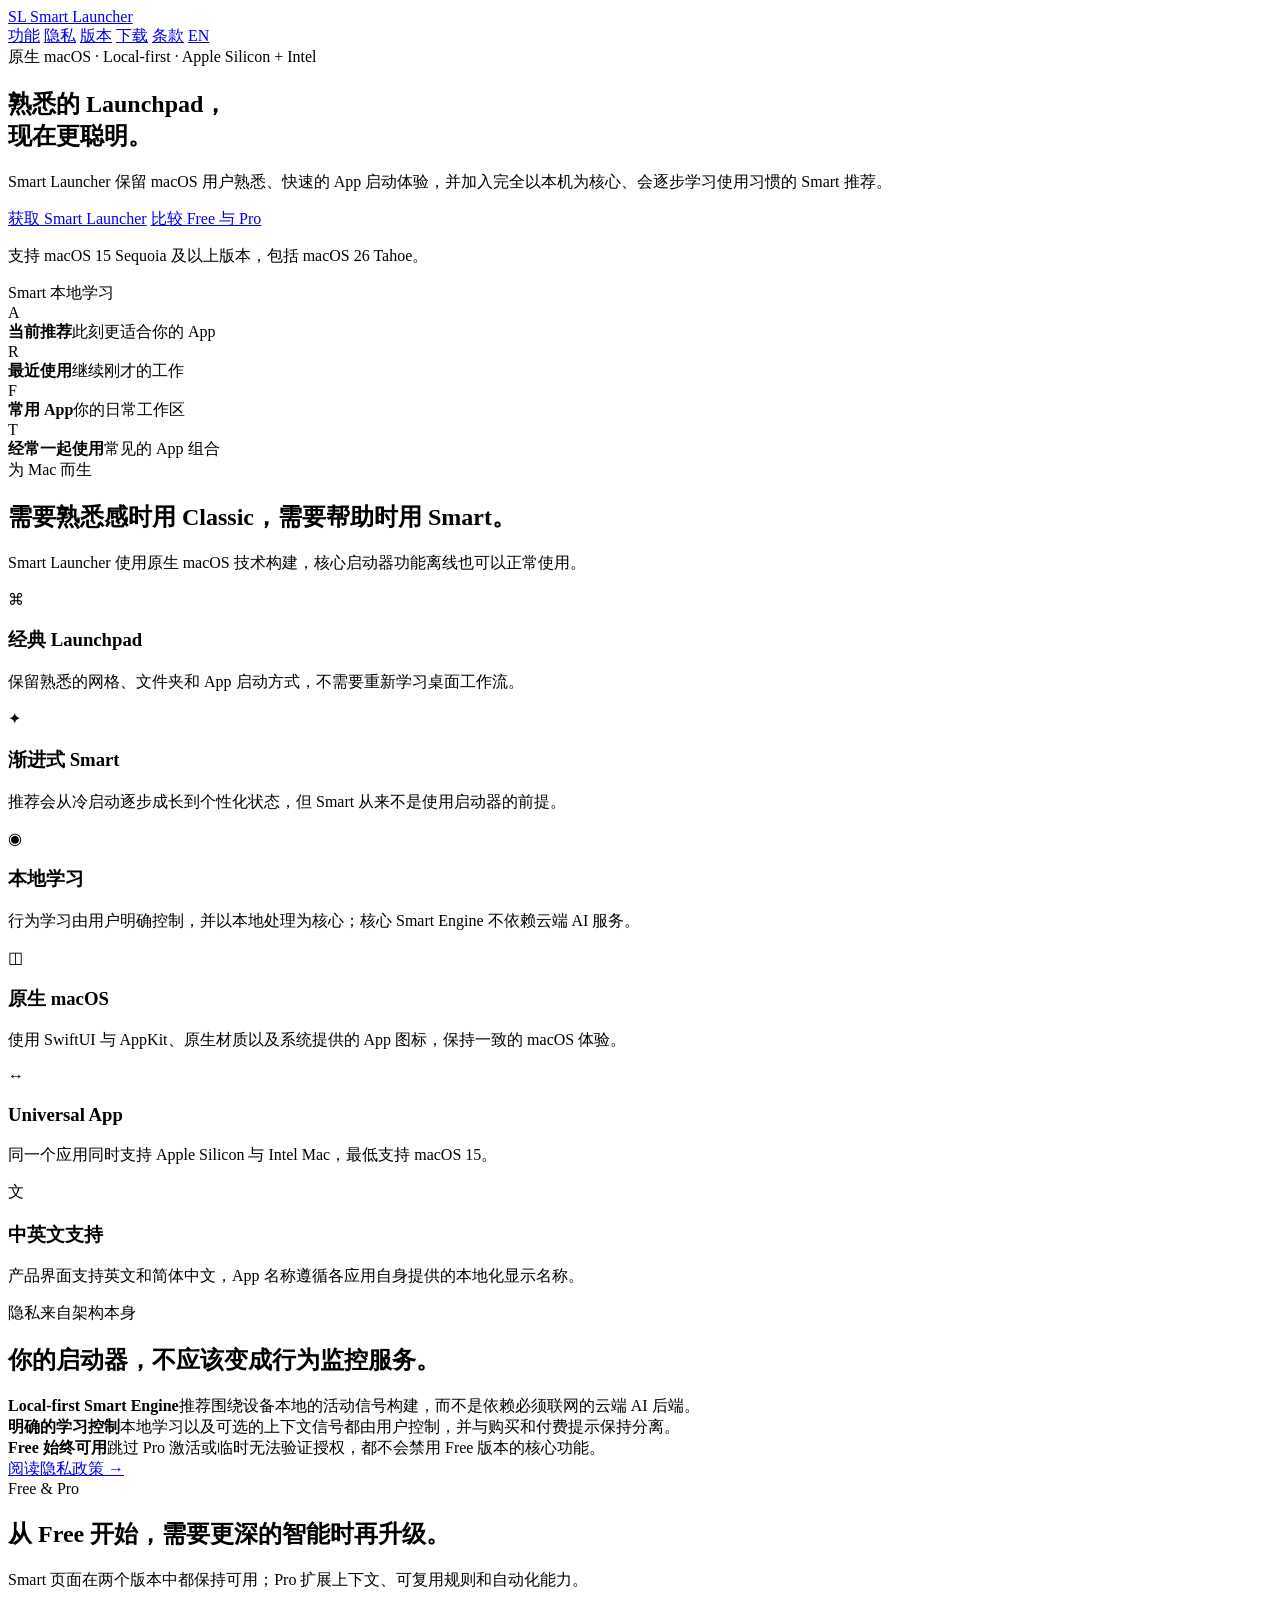
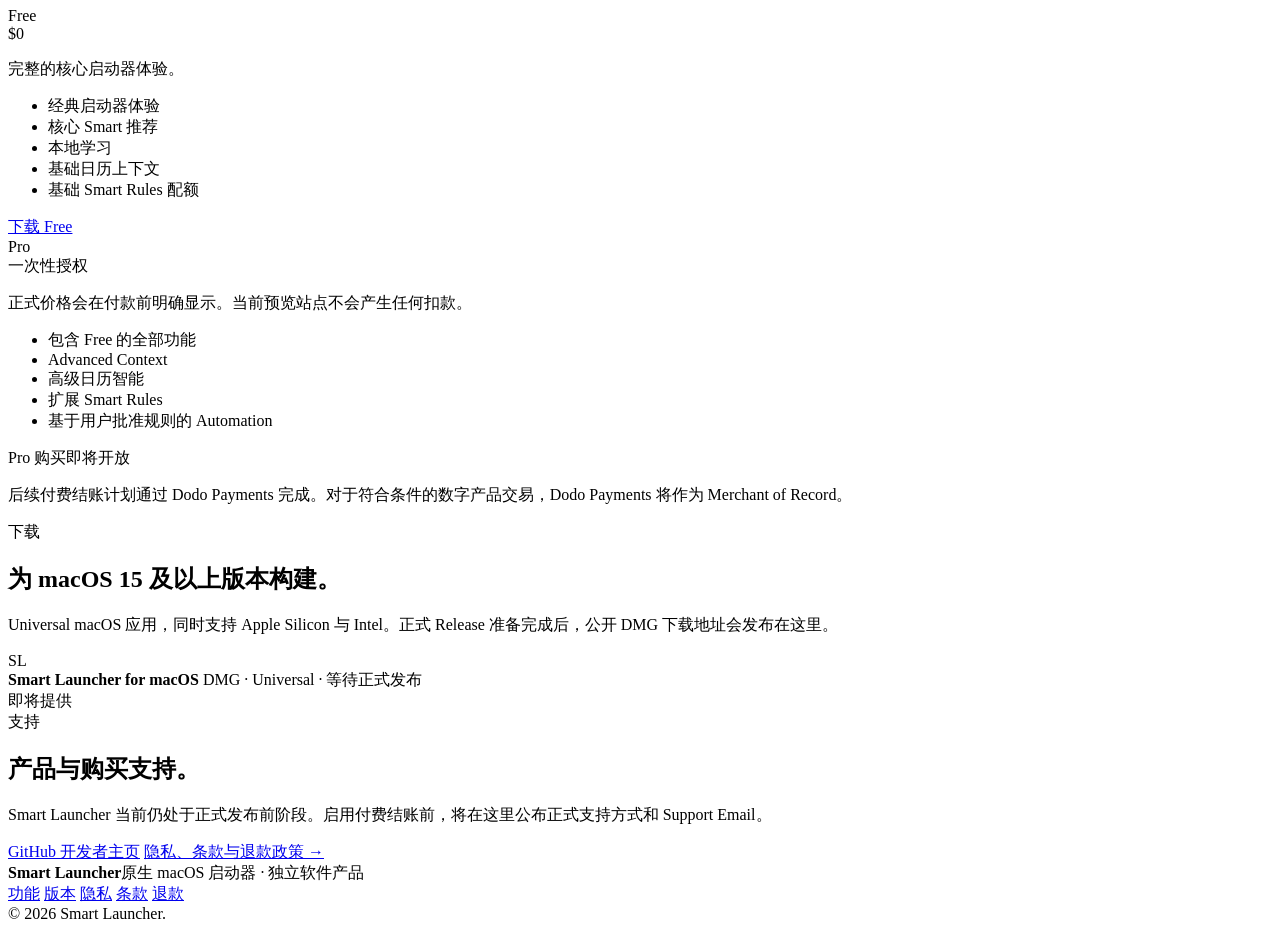
==== index-zh.html @ ad1a930f "feat: add Simplified Chinese landing page" ====
<!doctype html>
<html lang="zh-Hans" data-page="home">
<head>
  <meta charset="utf-8">
  <meta name="viewport" content="width=device-width, initial-scale=1">
  <meta name="description" content="Smart Launcher 是一款原生 macOS 启动器，保留熟悉的 Launchpad 体验，并加入隐私优先、本地运行的 Smart 推荐。">
  <meta name="theme-color" content="#f5f5f7">
  <link rel="alternate" hreflang="en" href="./index.html">
  <link rel="alternate" hreflang="zh-Hans" href="./index-zh.html">
  <title>Smart Launcher — 更聪明的 macOS Launchpad</title>
  <link rel="stylesheet" href="./assets/styles.css">
</head>
<body>
  <header class="site-header">
    <div class="shell nav-wrap">
      <a class="brand" href="#top" aria-label="Smart Launcher 首页">
        <span class="brand-mark" aria-hidden="true">SL</span>
        <span>Smart Launcher</span>
      </a>
      <nav class="nav-links" aria-label="主导航">
        <a href="#features">功能</a>
        <a href="#privacy">隐私</a>
        <a href="#pricing">版本</a>
        <a href="#download">下载</a>
        <a href="./legal-zh.html">条款</a>
        <a class="language-switch" href="./index.html" data-set-lang="en" lang="en">EN</a>
      </nav>
    </div>
  </header>

  <main id="top">
    <section class="hero shell">
      <div class="eyebrow">原生 macOS · Local-first · Apple Silicon + Intel</div>
      <h1>熟悉的 Launchpad，<br><span>现在更聪明。</span></h1>
      <p class="hero-copy">Smart Launcher 保留 macOS 用户熟悉、快速的 App 启动体验，并加入完全以本机为核心、会逐步学习使用习惯的 Smart 推荐。</p>
      <div class="hero-actions">
        <a class="button button-primary" href="#download">获取 Smart Launcher</a>
        <a class="button button-secondary" href="#pricing">比较 Free 与 Pro</a>
      </div>
      <p class="compatibility">支持 macOS 15 Sequoia 及以上版本，包括 macOS 26 Tahoe。</p>

      <div class="launcher-demo" aria-label="Smart Launcher 产品示意">
        <div class="demo-topbar">
          <span class="demo-title">Smart</span>
          <span class="demo-chip">本地学习</span>
        </div>
        <div class="demo-grid">
          <div class="demo-card"><div class="demo-icon">A</div><strong>当前推荐</strong><span>此刻更适合你的 App</span></div>
          <div class="demo-card"><div class="demo-icon">R</div><strong>最近使用</strong><span>继续刚才的工作</span></div>
          <div class="demo-card"><div class="demo-icon">F</div><strong>常用 App</strong><span>你的日常工作区</span></div>
          <div class="demo-card"><div class="demo-icon">T</div><strong>经常一起使用</strong><span>常见的 App 组合</span></div>
        </div>
      </div>
    </section>

    <section id="features" class="section shell">
      <div class="section-heading">
        <div class="eyebrow">为 Mac 而生</div>
        <h2>需要熟悉感时用 Classic，需要帮助时用 Smart。</h2>
        <p>Smart Launcher 使用原生 macOS 技术构建，核心启动器功能离线也可以正常使用。</p>
      </div>
      <div class="feature-grid">
        <article class="feature-card">
          <div class="feature-symbol">⌘</div>
          <h3>经典 Launchpad</h3>
          <p>保留熟悉的网格、文件夹和 App 启动方式，不需要重新学习桌面工作流。</p>
        </article>
        <article class="feature-card">
          <div class="feature-symbol">✦</div>
          <h3>渐进式 Smart</h3>
          <p>推荐会从冷启动逐步成长到个性化状态，但 Smart 从来不是使用启动器的前提。</p>
        </article>
        <article class="feature-card">
          <div class="feature-symbol">◉</div>
          <h3>本地学习</h3>
          <p>行为学习由用户明确控制，并以本地处理为核心；核心 Smart Engine 不依赖云端 AI 服务。</p>
        </article>
        <article class="feature-card">
          <div class="feature-symbol">◫</div>
          <h3>原生 macOS</h3>
          <p>使用 SwiftUI 与 AppKit、原生材质以及系统提供的 App 图标，保持一致的 macOS 体验。</p>
        </article>
        <article class="feature-card">
          <div class="feature-symbol">↔</div>
          <h3>Universal App</h3>
          <p>同一个应用同时支持 Apple Silicon 与 Intel Mac，最低支持 macOS 15。</p>
        </article>
        <article class="feature-card">
          <div class="feature-symbol">文</div>
          <h3>中英文支持</h3>
          <p>产品界面支持英文和简体中文，App 名称遵循各应用自身提供的本地化显示名称。</p>
        </article>
      </div>
    </section>

    <section id="privacy" class="section section-soft">
      <div class="shell privacy-layout">
        <div>
          <div class="eyebrow">隐私来自架构本身</div>
          <h2>你的启动器，不应该变成行为监控服务。</h2>
        </div>
        <div class="privacy-points">
          <div><strong>Local-first Smart Engine</strong><span>推荐围绕设备本地的活动信号构建，而不是依赖必须联网的云端 AI 后端。</span></div>
          <div><strong>明确的学习控制</strong><span>本地学习以及可选的上下文信号都由用户控制，并与购买和付费提示保持分离。</span></div>
          <div><strong>Free 始终可用</strong><span>跳过 Pro 激活或临时无法验证授权，都不会禁用 Free 版本的核心功能。</span></div>
          <a class="text-link" href="./legal-zh.html#privacy-policy">阅读隐私政策 →</a>
        </div>
      </div>
    </section>

    <section id="pricing" class="section shell">
      <div class="section-heading centered">
        <div class="eyebrow">Free &amp; Pro</div>
        <h2>从 Free 开始，需要更深的智能时再升级。</h2>
        <p>Smart 页面在两个版本中都保持可用；Pro 扩展上下文、可复用规则和自动化能力。</p>
      </div>
      <div class="pricing-grid">
        <article class="price-card">
          <div class="price-kicker">Free</div>
          <div class="price">$0</div>
          <p class="price-copy">完整的核心启动器体验。</p>
          <ul>
            <li>经典启动器体验</li>
            <li>核心 Smart 推荐</li>
            <li>本地学习</li>
            <li>基础日历上下文</li>
            <li>基础 Smart Rules 配额</li>
          </ul>
          <a class="button button-secondary full" href="#download">下载 Free</a>
        </article>
        <article class="price-card price-card-pro">
          <div class="price-kicker">Pro</div>
          <div class="price price-text">一次性授权</div>
          <p class="price-copy">正式价格会在付款前明确显示。当前预览站点不会产生任何扣款。</p>
          <ul>
            <li>包含 Free 的全部功能</li>
            <li>Advanced Context</li>
            <li>高级日历智能</li>
            <li>扩展 Smart Rules</li>
            <li>基于用户批准规则的 Automation</li>
          </ul>
          <span class="button button-disabled full" aria-disabled="true">Pro 购买即将开放</span>
        </article>
      </div>
      <p class="pricing-note">后续付费结账计划通过 Dodo Payments 完成。对于符合条件的数字产品交易，Dodo Payments 将作为 Merchant of Record。</p>
    </section>

    <section id="download" class="section section-dark">
      <div class="shell download-layout">
        <div>
          <div class="eyebrow light">下载</div>
          <h2>为 macOS 15 及以上版本构建。</h2>
          <p>Universal macOS 应用，同时支持 Apple Silicon 与 Intel。正式 Release 准备完成后，公开 DMG 下载地址会发布在这里。</p>
        </div>
        <div class="download-card">
          <div class="download-icon">SL</div>
          <div>
            <strong>Smart Launcher for macOS</strong>
            <span>DMG · Universal · 等待正式发布</span>
          </div>
          <span class="button button-disabled-dark" aria-disabled="true">即将提供</span>
        </div>
      </div>
    </section>

    <section id="support" class="section shell support-section">
      <div>
        <div class="eyebrow">支持</div>
        <h2>产品与购买支持。</h2>
        <p>Smart Launcher 当前仍处于正式发布前阶段。启用付费结账前，将在这里公布正式支持方式和 Support Email。</p>
      </div>
      <div class="support-links">
        <a class="button button-secondary" href="https://github.com/qianer-lab" rel="noreferrer">GitHub 开发者主页</a>
        <a class="text-link" href="./legal-zh.html">隐私、条款与退款政策 →</a>
      </div>
    </section>
  </main>

  <footer class="site-footer">
    <div class="shell footer-wrap">
      <div><strong>Smart Launcher</strong><span>原生 macOS 启动器 · 独立软件产品</span></div>
      <nav aria-label="页脚导航">
        <a href="#features">功能</a>
        <a href="#pricing">版本</a>
        <a href="./legal-zh.html#privacy-policy">隐私</a>
        <a href="./legal-zh.html#terms">条款</a>
        <a href="./legal-zh.html#refund-policy">退款</a>
      </nav>
      <div class="copyright">© <span id="year">2026</span> Smart Launcher.</div>
    </div>
  </footer>

  <script src="./assets/site.js"></script>
</body>
</html>
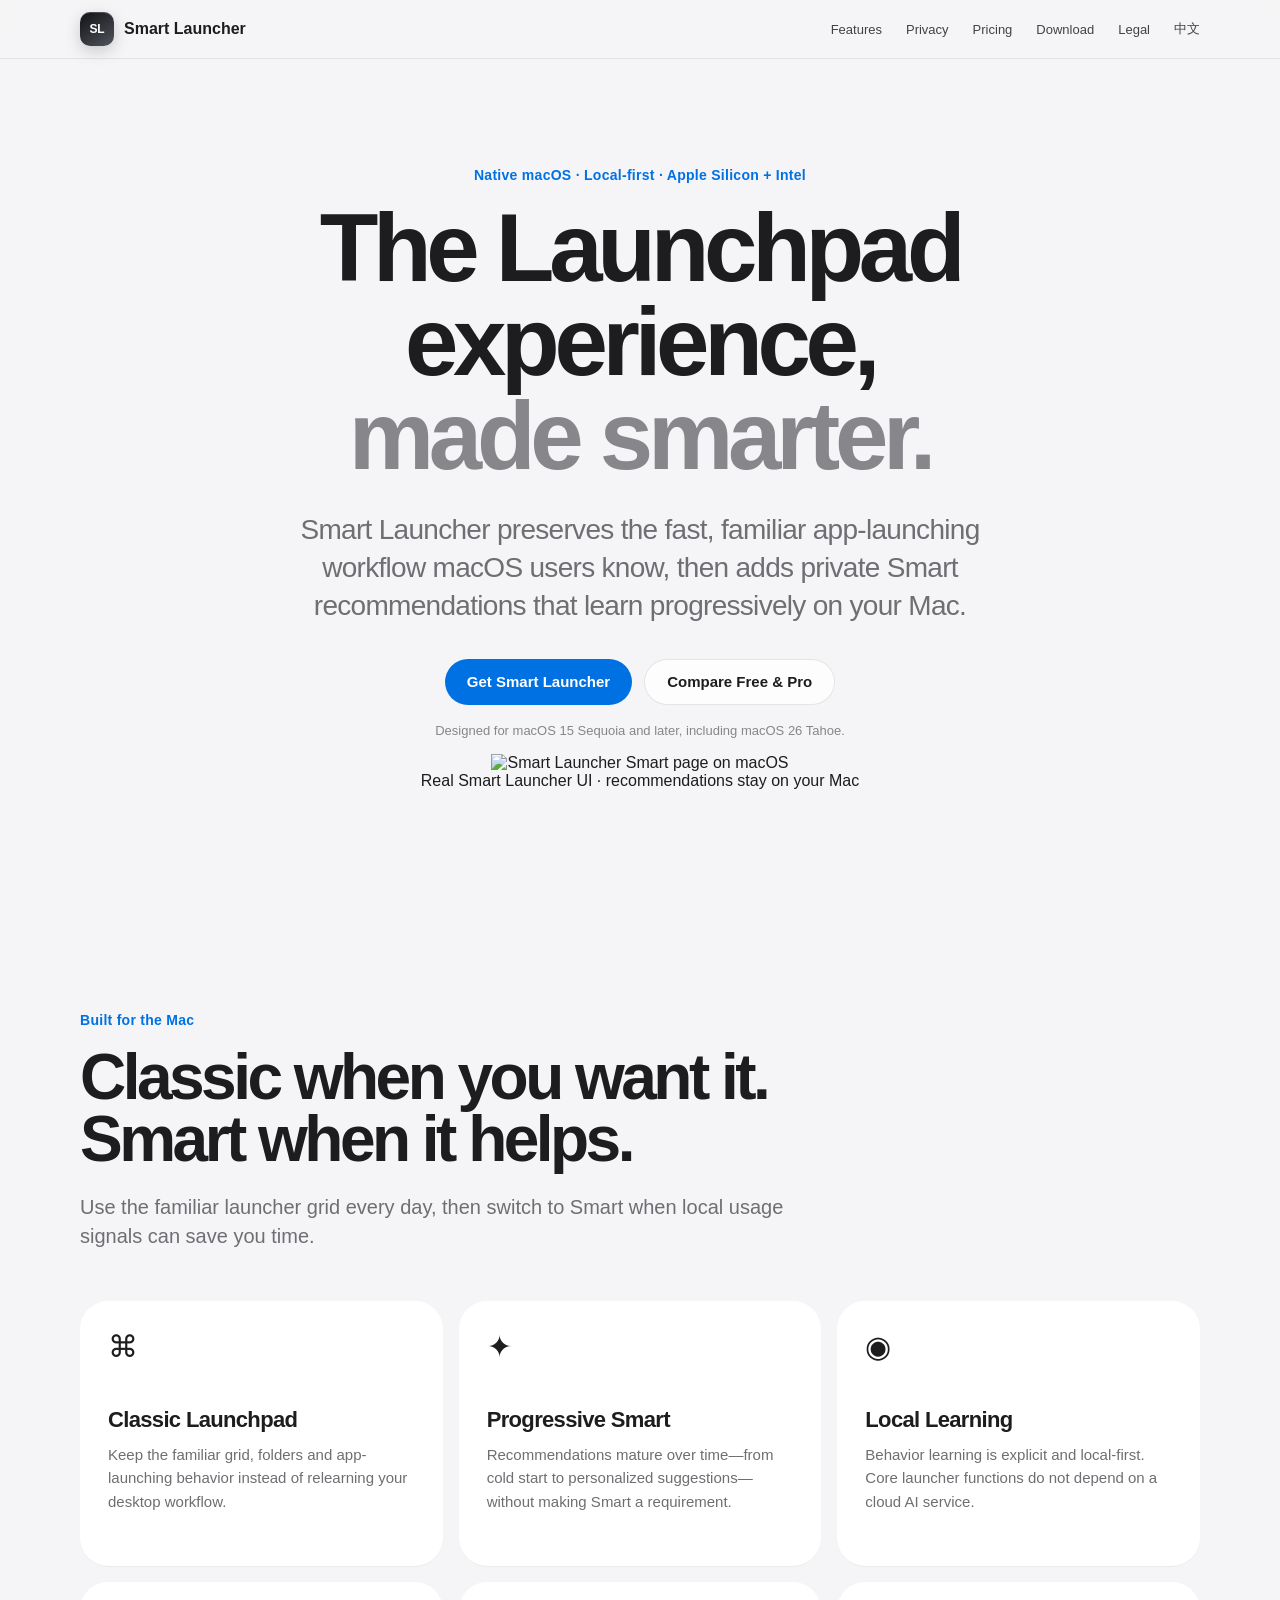
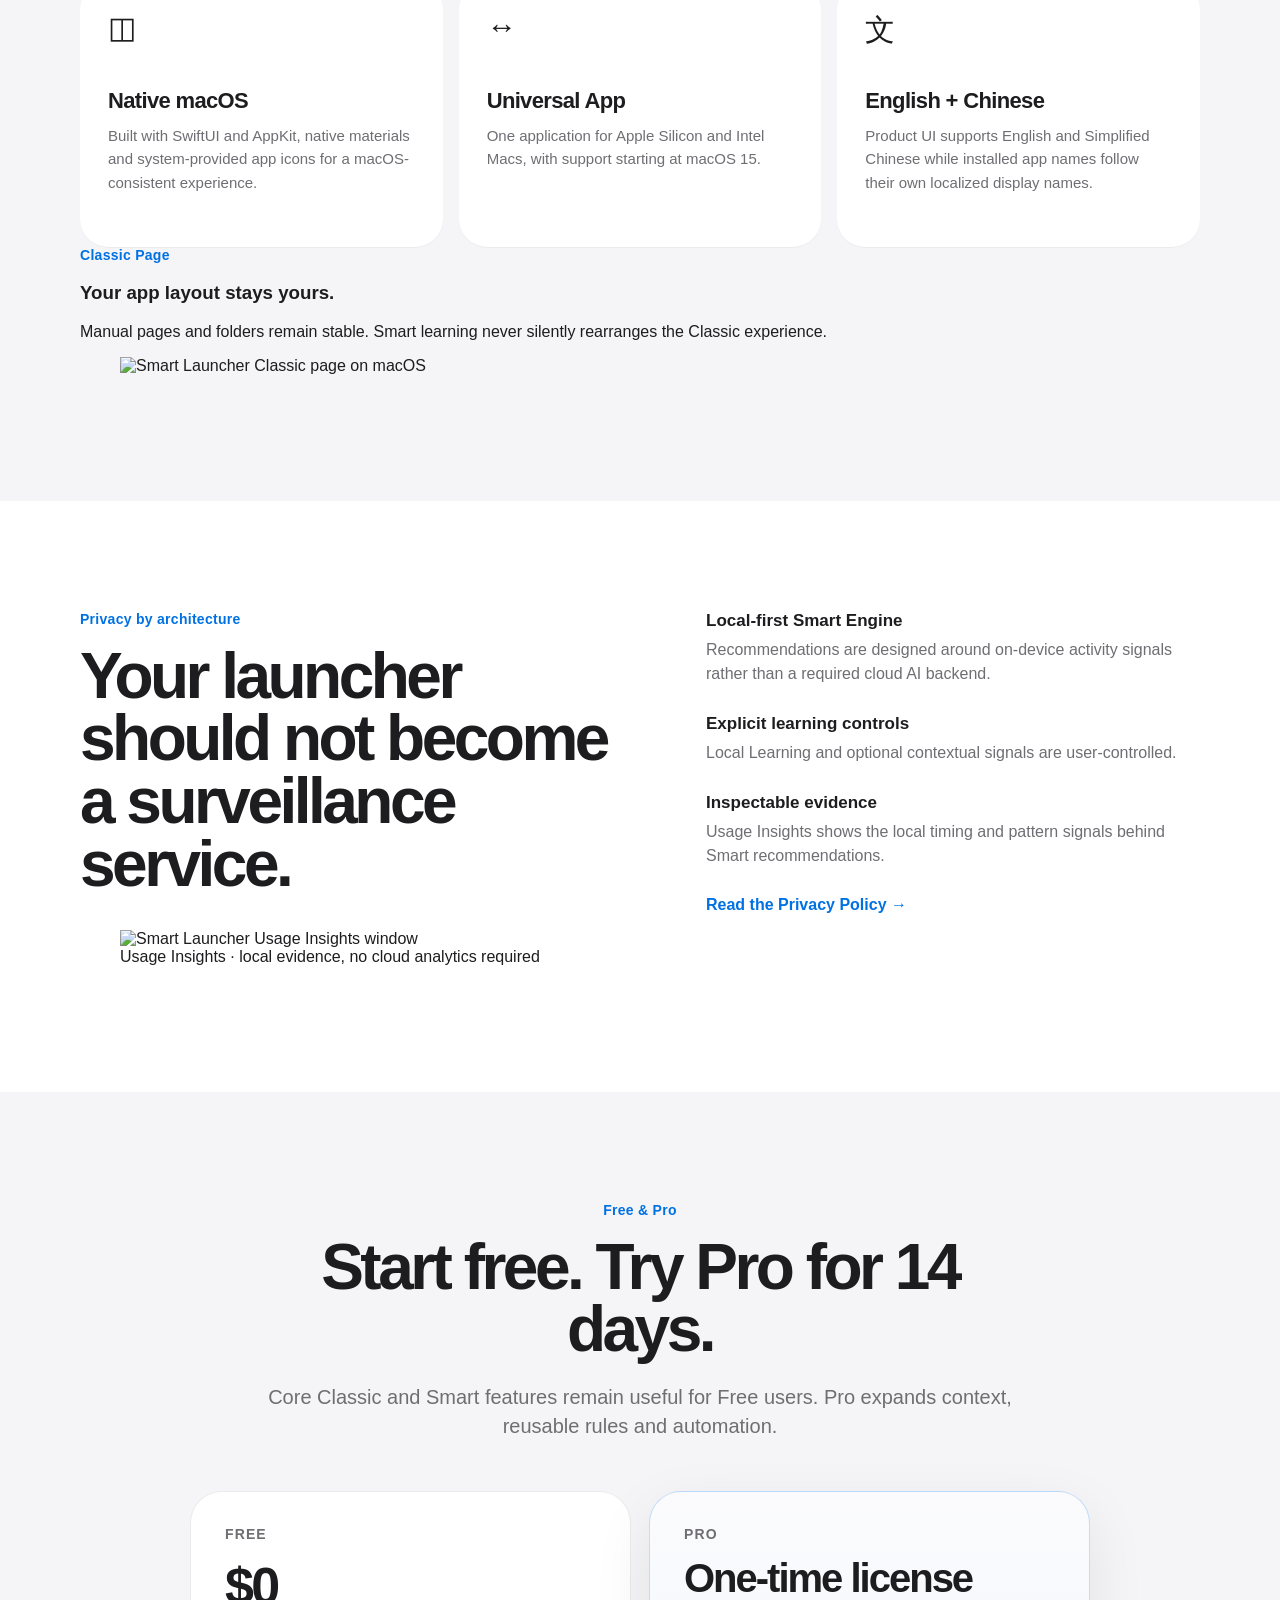
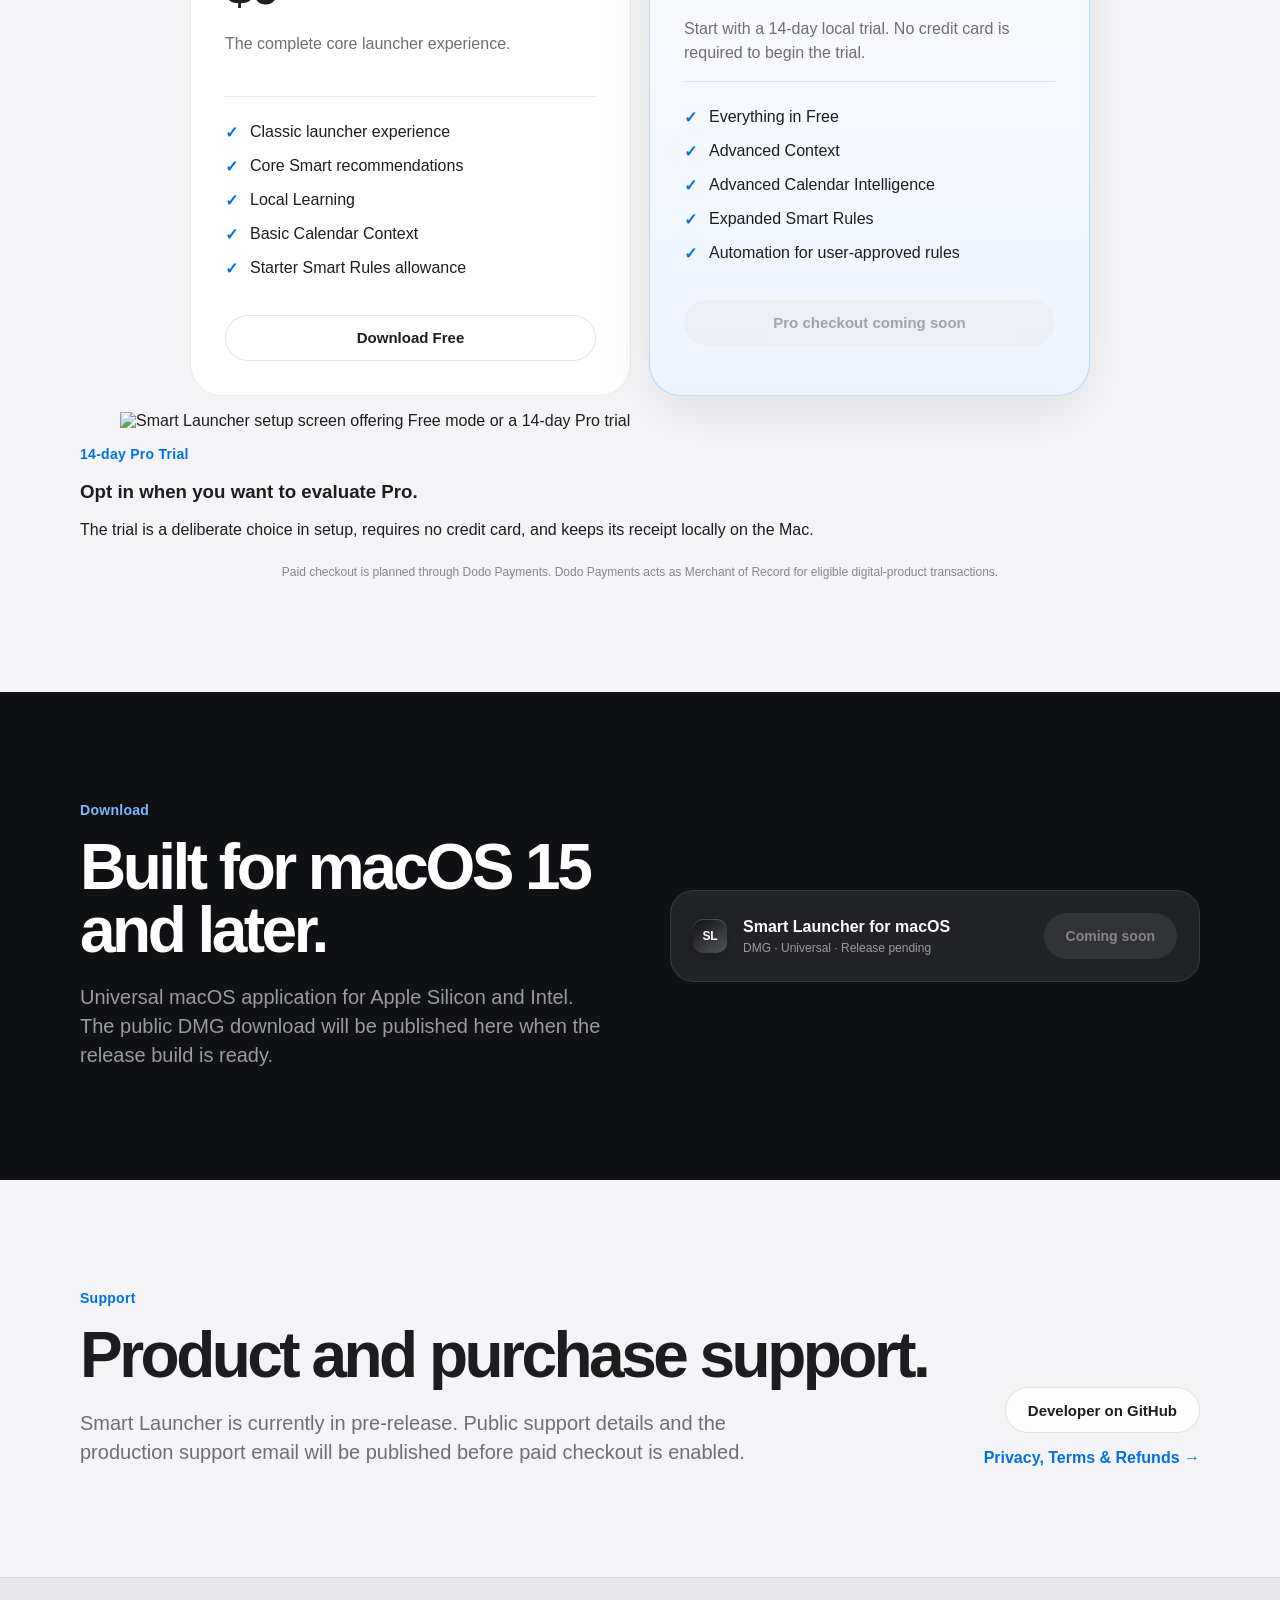
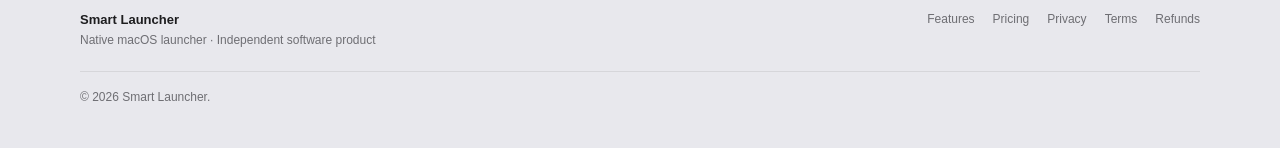
==== commit 83152c36: "web: add Chinese real-product showcase" ====
--- a/index-zh.html
+++ b/index-zh.html
@@ -5,191 +5,52 @@
   <meta name="viewport" content="width=device-width, initial-scale=1">
   <meta name="description" content="Smart Launcher 是一款原生 macOS 启动器，保留熟悉的 Launchpad 体验，并加入隐私优先、本地运行的 Smart 推荐。">
   <meta name="theme-color" content="#f5f5f7">
-  <link rel="alternate" hreflang="en" href="./index.html">
-  <link rel="alternate" hreflang="zh-Hans" href="./index-zh.html">
+  <link rel="alternate" hreflang="en" href="./index.html"><link rel="alternate" hreflang="zh-Hans" href="./index-zh.html">
   <title>Smart Launcher — 更聪明的 macOS Launchpad</title>
-  <link rel="stylesheet" href="./assets/styles.css">
+  <link rel="stylesheet" href="./assets/styles.css"><link rel="stylesheet" href="./assets/product-shots.css">
 </head>
 <body>
-  <header class="site-header">
-    <div class="shell nav-wrap">
-      <a class="brand" href="#top" aria-label="Smart Launcher 首页">
-        <span class="brand-mark" aria-hidden="true">SL</span>
-        <span>Smart Launcher</span>
-      </a>
-      <nav class="nav-links" aria-label="主导航">
-        <a href="#features">功能</a>
-        <a href="#privacy">隐私</a>
-        <a href="#pricing">版本</a>
-        <a href="#download">下载</a>
-        <a href="./legal-zh.html">条款</a>
-        <a class="language-switch" href="./index.html" data-set-lang="en" lang="en">EN</a>
-      </nav>
-    </div>
-  </header>
+  <header class="site-header"><div class="shell nav-wrap"><a class="brand" href="#top" aria-label="Smart Launcher 首页"><span class="brand-mark" aria-hidden="true">SL</span><span>Smart Launcher</span></a><nav class="nav-links" aria-label="主导航"><a href="#features">功能</a><a href="#privacy">隐私</a><a href="#pricing">版本</a><a href="#download">下载</a><a href="./legal-zh.html">条款</a><a class="language-switch" href="./index.html" data-set-lang="en" lang="en">EN</a></nav></div></header>
 
   <main id="top">
     <section class="hero shell">
       <div class="eyebrow">原生 macOS · Local-first · Apple Silicon + Intel</div>
       <h1>熟悉的 Launchpad，<br><span>现在更聪明。</span></h1>
       <p class="hero-copy">Smart Launcher 保留 macOS 用户熟悉、快速的 App 启动体验，并加入完全以本机为核心、会逐步学习使用习惯的 Smart 推荐。</p>
-      <div class="hero-actions">
-        <a class="button button-primary" href="#download">获取 Smart Launcher</a>
-        <a class="button button-secondary" href="#pricing">比较 Free 与 Pro</a>
-      </div>
+      <div class="hero-actions"><a class="button button-primary" href="#download">获取 Smart Launcher</a><a class="button button-secondary" href="#pricing">比较 Free 与 Pro</a></div>
       <p class="compatibility">支持 macOS 15 Sequoia 及以上版本，包括 macOS 26 Tahoe。</p>
-
-      <div class="launcher-demo" aria-label="Smart Launcher 产品示意">
-        <div class="demo-topbar">
-          <span class="demo-title">Smart</span>
-          <span class="demo-chip">本地学习</span>
-        </div>
-        <div class="demo-grid">
-          <div class="demo-card"><div class="demo-icon">A</div><strong>当前推荐</strong><span>此刻更适合你的 App</span></div>
-          <div class="demo-card"><div class="demo-icon">R</div><strong>最近使用</strong><span>继续刚才的工作</span></div>
-          <div class="demo-card"><div class="demo-icon">F</div><strong>常用 App</strong><span>你的日常工作区</span></div>
-          <div class="demo-card"><div class="demo-icon">T</div><strong>经常一起使用</strong><span>常见的 App 组合</span></div>
-        </div>
-      </div>
+      <figure class="product-shot product-shot-hero"><img src="./assets/screenshots/smart-zh.jpg" alt="Smart Launcher Smart 页面" width="1000" height="650" fetchpriority="high"><figcaption>真实 Smart Launcher 界面 · 推荐数据留在本机</figcaption></figure>
     </section>
 
     <section id="features" class="section shell">
-      <div class="section-heading">
-        <div class="eyebrow">为 Mac 而生</div>
-        <h2>需要熟悉感时用 Classic，需要帮助时用 Smart。</h2>
-        <p>Smart Launcher 使用原生 macOS 技术构建，核心启动器功能离线也可以正常使用。</p>
+      <div class="section-heading"><div class="eyebrow">为 Mac 而生</div><h2>需要熟悉感时用 Classic，需要帮助时用 Smart。</h2><p>日常继续使用熟悉的启动器网格；当本地使用信号能够节省操作时，再切换到 Smart。</p></div>
+      <div class="feature-grid">
+        <article class="feature-card"><div class="feature-symbol">⌘</div><h3>经典 Launchpad</h3><p>保留熟悉的网格、文件夹和 App 启动方式，不需要重新学习桌面工作流。</p></article>
+        <article class="feature-card"><div class="feature-symbol">✦</div><h3>渐进式 Smart</h3><p>推荐会从冷启动逐步成长到个性化状态，但 Smart 从来不是使用启动器的前提。</p></article>
+        <article class="feature-card"><div class="feature-symbol">◉</div><h3>本地学习</h3><p>行为学习由用户明确控制，并以本地处理为核心；核心 Smart Engine 不依赖云端 AI 服务。</p></article>
+        <article class="feature-card"><div class="feature-symbol">◫</div><h3>原生 macOS</h3><p>使用 SwiftUI 与 AppKit、原生材质以及系统提供的 App 图标，保持一致的 macOS 体验。</p></article>
+        <article class="feature-card"><div class="feature-symbol">↔</div><h3>Universal App</h3><p>同一个应用同时支持 Apple Silicon 与 Intel Mac，最低支持 macOS 15。</p></article>
+        <article class="feature-card"><div class="feature-symbol">文</div><h3>中英文支持</h3><p>产品界面支持英文和简体中文，已安装 App 名称遵循各应用自身提供的本地化显示名称。</p></article>
       </div>
-      <div class="feature-grid">
-        <article class="feature-card">
-          <div class="feature-symbol">⌘</div>
-          <h3>经典 Launchpad</h3>
-          <p>保留熟悉的网格、文件夹和 App 启动方式，不需要重新学习桌面工作流。</p>
-        </article>
-        <article class="feature-card">
-          <div class="feature-symbol">✦</div>
-          <h3>渐进式 Smart</h3>
-          <p>推荐会从冷启动逐步成长到个性化状态，但 Smart 从来不是使用启动器的前提。</p>
-        </article>
-        <article class="feature-card">
-          <div class="feature-symbol">◉</div>
-          <h3>本地学习</h3>
-          <p>行为学习由用户明确控制，并以本地处理为核心；核心 Smart Engine 不依赖云端 AI 服务。</p>
-        </article>
-        <article class="feature-card">
-          <div class="feature-symbol">◫</div>
-          <h3>原生 macOS</h3>
-          <p>使用 SwiftUI 与 AppKit、原生材质以及系统提供的 App 图标，保持一致的 macOS 体验。</p>
-        </article>
-        <article class="feature-card">
-          <div class="feature-symbol">↔</div>
-          <h3>Universal App</h3>
-          <p>同一个应用同时支持 Apple Silicon 与 Intel Mac，最低支持 macOS 15。</p>
-        </article>
-        <article class="feature-card">
-          <div class="feature-symbol">文</div>
-          <h3>中英文支持</h3>
-          <p>产品界面支持英文和简体中文，App 名称遵循各应用自身提供的本地化显示名称。</p>
-        </article>
-      </div>
+      <div class="product-story product-story-classic"><div class="product-story-copy"><div class="eyebrow">Classic 页面</div><h3>你的 App 布局始终由你决定。</h3><p>手动页面和文件夹保持稳定，Smart 学习不会偷偷重排 Classic 页面。</p></div><figure class="product-shot"><img src="./assets/screenshots/classic-zh.jpg" alt="Smart Launcher Classic 页面" width="1000" height="650" loading="lazy"></figure></div>
     </section>
 
     <section id="privacy" class="section section-soft">
-      <div class="shell privacy-layout">
-        <div>
-          <div class="eyebrow">隐私来自架构本身</div>
-          <h2>你的启动器，不应该变成行为监控服务。</h2>
-        </div>
-        <div class="privacy-points">
-          <div><strong>Local-first Smart Engine</strong><span>推荐围绕设备本地的活动信号构建，而不是依赖必须联网的云端 AI 后端。</span></div>
-          <div><strong>明确的学习控制</strong><span>本地学习以及可选的上下文信号都由用户控制，并与购买和付费提示保持分离。</span></div>
-          <div><strong>Free 始终可用</strong><span>跳过 Pro 激活或临时无法验证授权，都不会禁用 Free 版本的核心功能。</span></div>
-          <a class="text-link" href="./legal-zh.html#privacy-policy">阅读隐私政策 →</a>
-        </div>
-      </div>
+      <div class="shell privacy-layout"><div><div class="eyebrow">隐私来自架构本身</div><h2>你的启动器，不应该变成行为监控服务。</h2></div><div class="privacy-points"><div><strong>Local-first Smart Engine</strong><span>推荐围绕设备本地的活动信号构建，而不是依赖必须联网的云端 AI 后端。</span></div><div><strong>明确的学习控制</strong><span>本地学习以及可选的上下文信号都由用户控制。</span></div><div><strong>可查看的推荐依据</strong><span>Usage Insights 可以查看 Smart 推荐使用的本地时长与模式信号。</span></div><a class="text-link" href="./legal-zh.html#privacy-policy">阅读隐私政策 →</a></div></div>
+      <div class="shell evidence-shot-wrap"><figure class="product-shot product-shot-window"><img src="./assets/screenshots/usage-insights.jpg" alt="Smart Launcher 使用洞察窗口" width="800" height="559" loading="lazy"><figcaption>Usage Insights · 本地依据，不需要云端分析</figcaption></figure></div>
     </section>
 
     <section id="pricing" class="section shell">
-      <div class="section-heading centered">
-        <div class="eyebrow">Free &amp; Pro</div>
-        <h2>从 Free 开始，需要更深的智能时再升级。</h2>
-        <p>Smart 页面在两个版本中都保持可用；Pro 扩展上下文、可复用规则和自动化能力。</p>
-      </div>
-      <div class="pricing-grid">
-        <article class="price-card">
-          <div class="price-kicker">Free</div>
-          <div class="price">$0</div>
-          <p class="price-copy">完整的核心启动器体验。</p>
-          <ul>
-            <li>经典启动器体验</li>
-            <li>核心 Smart 推荐</li>
-            <li>本地学习</li>
-            <li>基础日历上下文</li>
-            <li>基础 Smart Rules 配额</li>
-          </ul>
-          <a class="button button-secondary full" href="#download">下载 Free</a>
-        </article>
-        <article class="price-card price-card-pro">
-          <div class="price-kicker">Pro</div>
-          <div class="price price-text">一次性授权</div>
-          <p class="price-copy">正式价格会在付款前明确显示。当前预览站点不会产生任何扣款。</p>
-          <ul>
-            <li>包含 Free 的全部功能</li>
-            <li>Advanced Context</li>
-            <li>高级日历智能</li>
-            <li>扩展 Smart Rules</li>
-            <li>基于用户批准规则的 Automation</li>
-          </ul>
-          <span class="button button-disabled full" aria-disabled="true">Pro 购买即将开放</span>
-        </article>
-      </div>
+      <div class="section-heading centered"><div class="eyebrow">Free &amp; Pro</div><h2>从 Free 开始，Pro 可以免费试用 14 天。</h2><p>Classic 和核心 Smart 在 Free 中保持可用；Pro 扩展上下文、可复用规则和自动化能力。</p></div>
+      <div class="pricing-grid"><article class="price-card"><div class="price-kicker">Free</div><div class="price">$0</div><p class="price-copy">完整的核心启动器体验。</p><ul><li>经典启动器体验</li><li>核心 Smart 推荐</li><li>本地学习</li><li>基础日历上下文</li><li>基础 Smart Rules 配额</li></ul><a class="button button-secondary full" href="#download">下载 Free</a></article><article class="price-card price-card-pro"><div class="price-kicker">Pro</div><div class="price price-text">一次性授权</div><p class="price-copy">可先开始 14 天本地试用；开始试用无需信用卡。</p><ul><li>包含 Free 的全部功能</li><li>Advanced Context</li><li>高级日历智能</li><li>扩展 Smart Rules</li><li>基于用户批准规则的 Automation</li></ul><span class="button button-disabled full" aria-disabled="true">Pro 购买即将开放</span></article></div>
+      <div class="trial-story"><figure class="product-shot product-shot-window"><img src="./assets/screenshots/setup-pro.jpg" alt="Smart Launcher 首次设置中的 Free 与 14 天 Pro 试用选择" width="800" height="639" loading="lazy"></figure><div class="trial-copy"><div class="eyebrow">14 天 Pro Trial</div><h3>需要体验 Pro 时再主动开启。</h3><p>试用在首次设置中明确选择，无需信用卡；试用凭据保存在本机。</p></div></div>
       <p class="pricing-note">后续付费结账计划通过 Dodo Payments 完成。对于符合条件的数字产品交易，Dodo Payments 将作为 Merchant of Record。</p>
     </section>
 
-    <section id="download" class="section section-dark">
-      <div class="shell download-layout">
-        <div>
-          <div class="eyebrow light">下载</div>
-          <h2>为 macOS 15 及以上版本构建。</h2>
-          <p>Universal macOS 应用，同时支持 Apple Silicon 与 Intel。正式 Release 准备完成后，公开 DMG 下载地址会发布在这里。</p>
-        </div>
-        <div class="download-card">
-          <div class="download-icon">SL</div>
-          <div>
-            <strong>Smart Launcher for macOS</strong>
-            <span>DMG · Universal · 等待正式发布</span>
-          </div>
-          <span class="button button-disabled-dark" aria-disabled="true">即将提供</span>
-        </div>
-      </div>
-    </section>
-
-    <section id="support" class="section shell support-section">
-      <div>
-        <div class="eyebrow">支持</div>
-        <h2>产品与购买支持。</h2>
-        <p>Smart Launcher 当前仍处于正式发布前阶段。启用付费结账前，将在这里公布正式支持方式和 Support Email。</p>
-      </div>
-      <div class="support-links">
-        <a class="button button-secondary" href="https://github.com/qianer-lab" rel="noreferrer">GitHub 开发者主页</a>
-        <a class="text-link" href="./legal-zh.html">隐私、条款与退款政策 →</a>
-      </div>
-    </section>
+    <section id="download" class="section section-dark"><div class="shell download-layout"><div><div class="eyebrow light">下载</div><h2>为 macOS 15 及以上版本构建。</h2><p>Universal macOS 应用，同时支持 Apple Silicon 与 Intel。正式 Release 准备完成后，公开 DMG 下载地址会发布在这里。</p></div><div class="download-card"><div class="download-icon">SL</div><div><strong>Smart Launcher for macOS</strong><span>DMG · Universal · 等待正式发布</span></div><span class="button button-disabled-dark" aria-disabled="true">即将提供</span></div></div></section>
+    <section id="support" class="section shell support-section"><div><div class="eyebrow">支持</div><h2>产品与购买支持。</h2><p>Smart Launcher 当前仍处于正式发布前阶段。启用付费结账前，将在这里公布正式支持方式和 Support Email。</p></div><div class="support-links"><a class="button button-secondary" href="https://github.com/qianer-lab" rel="noreferrer">GitHub 开发者主页</a><a class="text-link" href="./legal-zh.html">隐私、条款与退款政策 →</a></div></section>
   </main>
-
-  <footer class="site-footer">
-    <div class="shell footer-wrap">
-      <div><strong>Smart Launcher</strong><span>原生 macOS 启动器 · 独立软件产品</span></div>
-      <nav aria-label="页脚导航">
-        <a href="#features">功能</a>
-        <a href="#pricing">版本</a>
-        <a href="./legal-zh.html#privacy-policy">隐私</a>
-        <a href="./legal-zh.html#terms">条款</a>
-        <a href="./legal-zh.html#refund-policy">退款</a>
-      </nav>
-      <div class="copyright">© <span id="year">2026</span> Smart Launcher.</div>
-    </div>
-  </footer>
-
+  <footer class="site-footer"><div class="shell footer-wrap"><div><strong>Smart Launcher</strong><span>原生 macOS 启动器 · 独立软件产品</span></div><nav aria-label="页脚导航"><a href="#features">功能</a><a href="#pricing">版本</a><a href="./legal-zh.html#privacy-policy">隐私</a><a href="./legal-zh.html#terms">条款</a><a href="./legal-zh.html#refund-policy">退款</a></nav><div class="copyright">© <span id="year">2026</span> Smart Launcher.</div></div></footer>
   <script src="./assets/site.js"></script>
 </body>
 </html>
--- a/assets/styles.css
+++ b/assets/styles.css
@@ -0,0 +1,163 @@
+:root {
+  color-scheme: light;
+  --bg: #f5f5f7;
+  --surface: rgba(255,255,255,.78);
+  --surface-solid: #fff;
+  --text: #1d1d1f;
+  --muted: #6e6e73;
+  --line: rgba(0,0,0,.08);
+  --accent: #0071e3;
+  --accent-hover: #0077ed;
+  --radius: 28px;
+  --shadow: 0 20px 60px rgba(0,0,0,.08);
+}
+
+* { box-sizing: border-box; }
+html { scroll-behavior: smooth; }
+body {
+  margin: 0;
+  font-family: -apple-system, BlinkMacSystemFont, "SF Pro Text", "Helvetica Neue", Arial, sans-serif;
+  color: var(--text);
+  background: var(--bg);
+  -webkit-font-smoothing: antialiased;
+}
+a { color: inherit; text-decoration: none; }
+.shell { width: min(1120px, calc(100% - 40px)); margin: 0 auto; }
+.site-header {
+  position: sticky; top: 0; z-index: 20;
+  background: rgba(245,245,247,.78);
+  backdrop-filter: saturate(180%) blur(20px);
+  -webkit-backdrop-filter: saturate(180%) blur(20px);
+  border-bottom: 1px solid var(--line);
+}
+.nav-wrap { min-height: 58px; display: flex; align-items: center; justify-content: space-between; gap: 24px; }
+.brand { display: inline-flex; align-items: center; gap: 10px; font-weight: 650; }
+.brand-mark, .download-icon {
+  width: 34px; height: 34px; border-radius: 10px; display: grid; place-items: center;
+  color: white; font-size: 12px; font-weight: 800; letter-spacing: -.02em;
+  background: linear-gradient(145deg,#101114,#51545d);
+  box-shadow: inset 0 1px 0 rgba(255,255,255,.2), 0 5px 16px rgba(0,0,0,.18);
+}
+.nav-links { display: flex; align-items: center; gap: 24px; font-size: 13px; color: #424245; }
+.nav-links a:hover, .site-footer a:hover { color: var(--accent); }
+.hero { text-align: center; padding: 108px 0 96px; }
+.eyebrow { font-size: 14px; font-weight: 700; letter-spacing: .02em; color: var(--accent); margin-bottom: 18px; }
+.hero h1, .section-heading h2, .privacy-layout h2, .download-layout h2, .support-section h2 {
+  margin: 0; letter-spacing: -.055em; line-height: .98;
+}
+.hero h1 { font-size: clamp(54px, 8vw, 96px); font-weight: 760; }
+.hero h1 span { color: #86868b; }
+.hero-copy { width: min(760px,100%); margin: 28px auto 0; color: var(--muted); font-size: clamp(20px,2.4vw,28px); line-height: 1.35; letter-spacing: -.025em; }
+.hero-actions { display: flex; justify-content: center; gap: 12px; flex-wrap: wrap; margin-top: 34px; }
+.button { display: inline-flex; align-items: center; justify-content: center; min-height: 46px; padding: 0 22px; border-radius: 999px; font-size: 15px; font-weight: 600; transition: .18s ease; }
+.button-primary { color: white; background: var(--accent); }
+.button-primary:hover { background: var(--accent-hover); transform: translateY(-1px); }
+.button-secondary { background: rgba(255,255,255,.82); border: 1px solid rgba(0,0,0,.1); }
+.button-secondary:hover { background: white; transform: translateY(-1px); }
+.button-disabled, .button-disabled-dark { cursor: default; opacity: .6; }
+.button-disabled { background: #ececf0; color: #6e6e73; }
+.button-disabled-dark { background: rgba(255,255,255,.12); color: rgba(255,255,255,.72); }
+.full { width: 100%; }
+.compatibility { margin: 18px 0 0; color: #86868b; font-size: 13px; }
+.launcher-demo {
+  width: min(980px,100%); margin: 72px auto 0; padding: 28px; border-radius: 34px;
+  text-align: left; color: white;
+  background:
+    radial-gradient(circle at 18% 0%, rgba(118,165,255,.58), transparent 38%),
+    radial-gradient(circle at 90% 18%, rgba(255,137,171,.36), transparent 35%),
+    linear-gradient(145deg,#272a31,#15171d 65%);
+  box-shadow: 0 36px 90px rgba(0,0,0,.2), inset 0 1px 0 rgba(255,255,255,.12);
+}
+.demo-topbar { display: flex; justify-content: space-between; align-items: center; padding: 2px 4px 22px; }
+.demo-title { font-size: 17px; font-weight: 700; }
+.demo-chip { border: 1px solid rgba(255,255,255,.18); background: rgba(255,255,255,.09); border-radius: 999px; padding: 7px 11px; font-size: 12px; color: rgba(255,255,255,.82); }
+.demo-grid { display: grid; grid-template-columns: repeat(4,1fr); gap: 14px; }
+.demo-card { min-height: 180px; padding: 20px; border-radius: 22px; background: rgba(255,255,255,.11); border: 1px solid rgba(255,255,255,.1); backdrop-filter: blur(22px); display: flex; flex-direction: column; align-items: flex-start; }
+.demo-card strong { margin-top: auto; font-size: 15px; }
+.demo-card span { font-size: 12px; margin-top: 6px; color: rgba(255,255,255,.62); }
+.demo-icon { width: 48px; height: 48px; border-radius: 14px; display: grid; place-items: center; background: rgba(255,255,255,.18); font-weight: 800; }
+.section { padding: 110px 0; }
+.section-soft { background: #fff; }
+.section-heading { max-width: 760px; margin-bottom: 50px; }
+.section-heading.centered { text-align: center; margin-left: auto; margin-right: auto; }
+.section-heading h2, .privacy-layout h2, .download-layout h2, .support-section h2 { font-size: clamp(40px,5vw,64px); }
+.section-heading p, .support-section p, .download-layout p { margin: 22px 0 0; color: var(--muted); font-size: 20px; line-height: 1.45; }
+.feature-grid { display: grid; grid-template-columns: repeat(3,1fr); gap: 16px; }
+.feature-card { min-height: 265px; padding: 28px; border-radius: var(--radius); background: var(--surface-solid); box-shadow: 0 1px 0 rgba(0,0,0,.04); }
+.feature-symbol { font-size: 30px; height: 54px; }
+.feature-card h3 { margin: 24px 0 10px; font-size: 22px; letter-spacing: -.03em; }
+.feature-card p { margin: 0; color: var(--muted); line-height: 1.55; font-size: 15px; }
+.privacy-layout { display: grid; grid-template-columns: 1.05fr .95fr; gap: 80px; align-items: start; }
+.privacy-points { display: grid; gap: 28px; }
+.privacy-points div { display: grid; gap: 7px; }
+.privacy-points strong { font-size: 17px; }
+.privacy-points span { color: var(--muted); line-height: 1.5; }
+.text-link { color: var(--accent); font-weight: 600; }
+.pricing-grid { display: grid; grid-template-columns: repeat(2,1fr); gap: 18px; max-width: 900px; margin: 0 auto; }
+.price-card { padding: 34px; border-radius: 32px; background: #fff; border: 1px solid var(--line); }
+.price-card-pro { background: linear-gradient(180deg,#fbfbfd,#eef4ff); border-color: rgba(0,113,227,.22); box-shadow: var(--shadow); }
+.price-kicker { font-size: 14px; font-weight: 750; color: var(--muted); text-transform: uppercase; letter-spacing: .08em; }
+.price { font-size: 52px; font-weight: 760; letter-spacing: -.05em; margin-top: 14px; }
+.price-text { font-size: 40px; }
+.price-copy { min-height: 48px; color: var(--muted); line-height: 1.5; }
+.price-card ul { list-style: none; padding: 18px 0 6px; margin: 0 0 24px; border-top: 1px solid var(--line); }
+.price-card li { padding: 8px 0 8px 25px; position: relative; }
+.price-card li::before { content: "✓"; position: absolute; left: 0; color: var(--accent); font-weight: 800; }
+.pricing-note { max-width: 780px; margin: 24px auto 0; text-align: center; color: #86868b; font-size: 12px; line-height: 1.55; }
+.section-dark { background: #101114; color: white; }
+.download-layout { display: grid; grid-template-columns: 1fr 1fr; gap: 60px; align-items: center; }
+.eyebrow.light { color: #7eb8ff; }
+.download-layout p { color: rgba(255,255,255,.58); }
+.download-card { padding: 22px; border-radius: 24px; display: grid; grid-template-columns: auto 1fr auto; gap: 16px; align-items: center; background: rgba(255,255,255,.08); border: 1px solid rgba(255,255,255,.1); }
+.download-card div:nth-child(2) { display: grid; gap: 5px; }
+.download-card span { color: rgba(255,255,255,.55); font-size: 12px; }
+.download-card .button-disabled-dark { color: rgba(255,255,255,.72); font-size: 14px; }
+.support-section { display: grid; grid-template-columns: 1fr auto; gap: 50px; align-items: end; }
+.support-section p { max-width: 680px; }
+.support-links { display: grid; justify-items: end; gap: 16px; }
+.site-footer { background: #e8e8ed; border-top: 1px solid rgba(0,0,0,.05); }
+.footer-wrap { padding: 34px 0 44px; display: grid; grid-template-columns: 1fr auto; gap: 24px 40px; align-items: start; font-size: 12px; color: #6e6e73; }
+.footer-wrap > div:first-child { display: grid; gap: 6px; }
+.footer-wrap strong { color: #1d1d1f; font-size: 13px; }
+.footer-wrap nav { display: flex; gap: 18px; flex-wrap: wrap; justify-content: flex-end; }
+.copyright { grid-column: 1 / -1; padding-top: 18px; border-top: 1px solid rgba(0,0,0,.08); }
+
+/* Legal */
+.legal-hero { padding: 84px 0 38px; }
+.legal-hero h1 { margin: 0; font-size: clamp(48px,7vw,76px); letter-spacing: -.055em; }
+.legal-hero p { max-width: 720px; color: var(--muted); font-size: 18px; line-height: 1.55; }
+.legal-nav { display: flex; gap: 10px; flex-wrap: wrap; margin-top: 26px; }
+.legal-nav a { padding: 10px 14px; border-radius: 999px; background: white; border: 1px solid var(--line); font-size: 13px; }
+.legal-document { padding: 50px 0 110px; }
+.legal-section { max-width: 820px; margin: 0 auto 70px; padding: 42px; background: white; border-radius: 28px; }
+.legal-section h2 { margin-top: 0; font-size: 34px; letter-spacing: -.035em; }
+.legal-section h3 { margin-top: 34px; font-size: 18px; }
+.legal-section p, .legal-section li { color: #515154; line-height: 1.7; }
+.legal-section ul { padding-left: 22px; }
+.policy-meta { color: #86868b; font-size: 13px; }
+.notice { padding: 16px 18px; border-radius: 16px; background: #f5f5f7; color: #515154; font-size: 13px; line-height: 1.55; }
+
+@media (max-width: 860px) {
+  .nav-links a:nth-child(-n+2) { display: none; }
+  .demo-grid, .feature-grid { grid-template-columns: repeat(2,1fr); }
+  .privacy-layout, .download-layout { grid-template-columns: 1fr; gap: 42px; }
+  .support-section { grid-template-columns: 1fr; align-items: start; }
+  .support-links { justify-items: start; }
+}
+@media (max-width: 620px) {
+  .shell { width: min(100% - 28px,1120px); }
+  .nav-links { gap: 14px; }
+  .nav-links a:nth-child(3) { display: none; }
+  .hero { padding: 78px 0 70px; }
+  .hero-copy { font-size: 20px; }
+  .launcher-demo { margin-top: 48px; padding: 18px; border-radius: 26px; }
+  .demo-grid, .feature-grid, .pricing-grid { grid-template-columns: 1fr; }
+  .demo-card { min-height: 140px; }
+  .section { padding: 78px 0; }
+  .price-text { font-size: 34px; }
+  .download-card { grid-template-columns: auto 1fr; }
+  .download-card .button-disabled-dark { grid-column: 1 / -1; }
+  .footer-wrap { grid-template-columns: 1fr; }
+  .footer-wrap nav { justify-content: flex-start; }
+  .legal-section { padding: 28px 22px; border-radius: 22px; }
+}
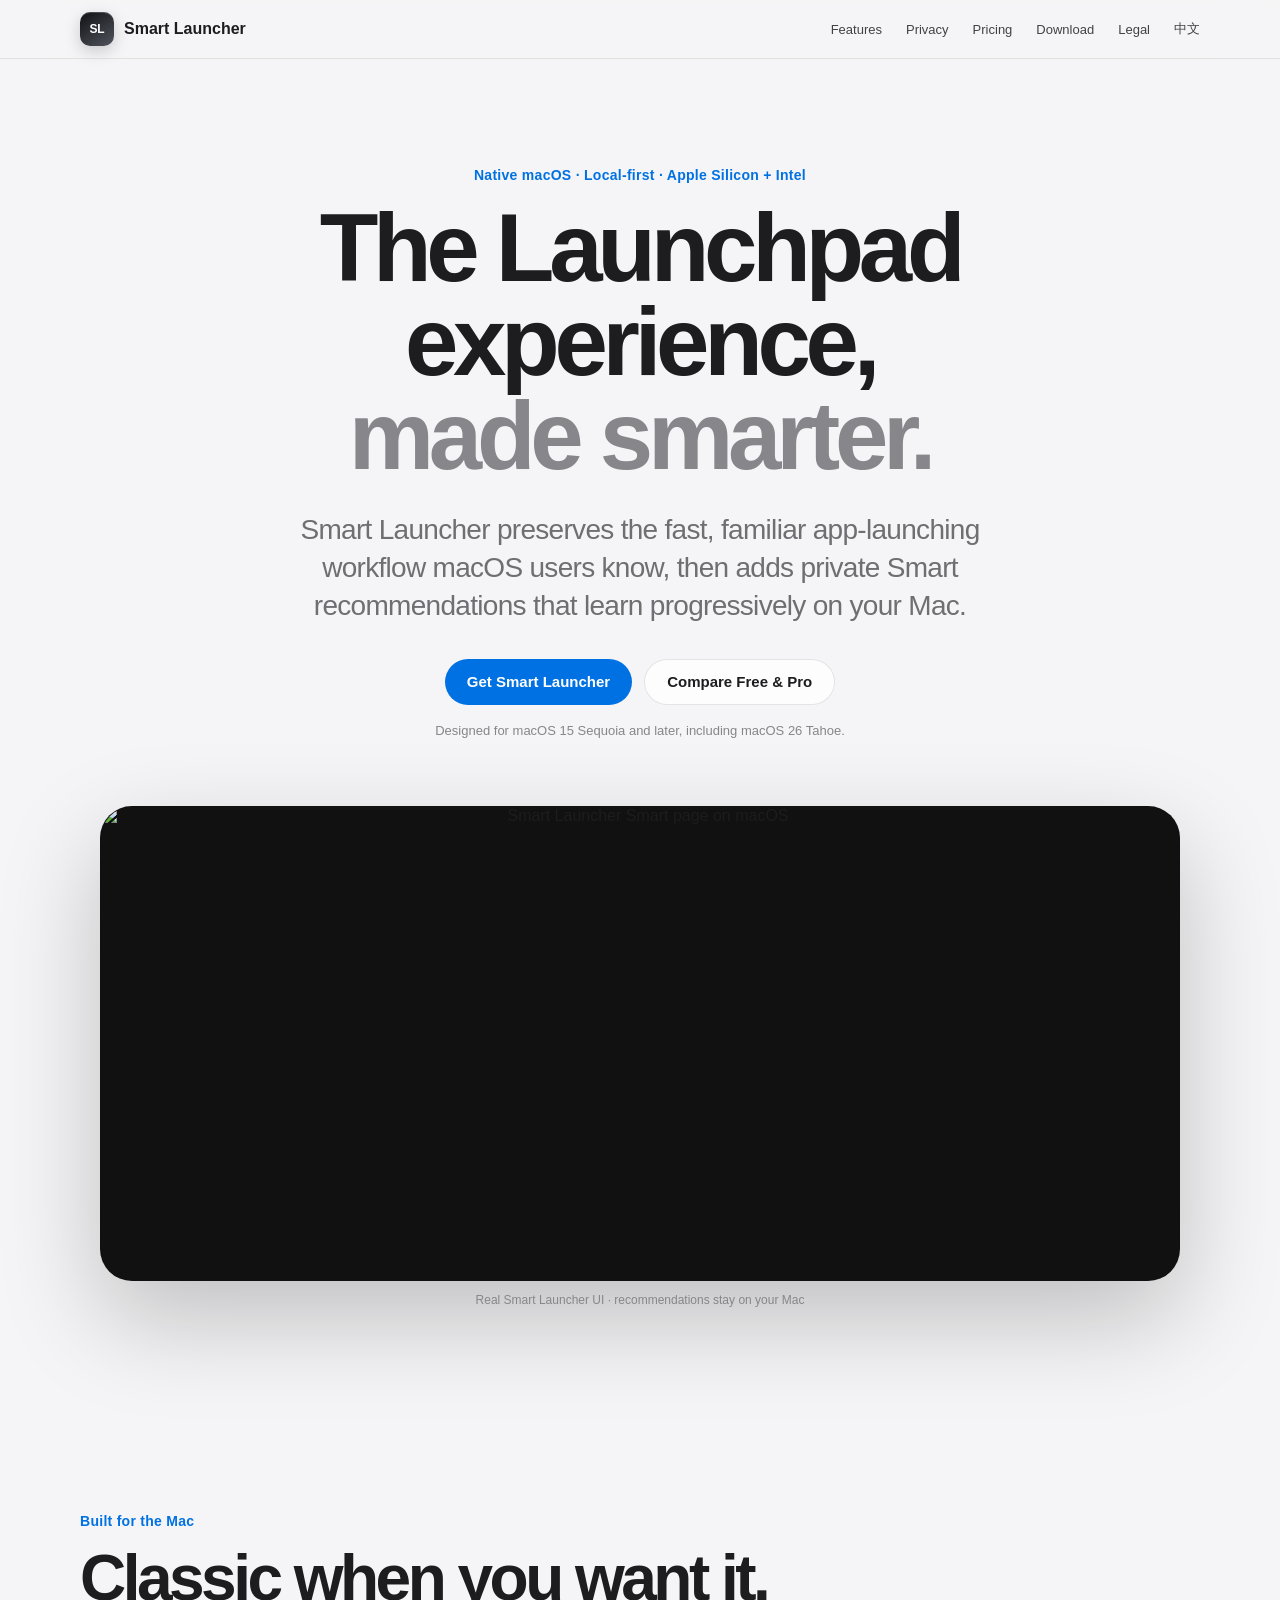
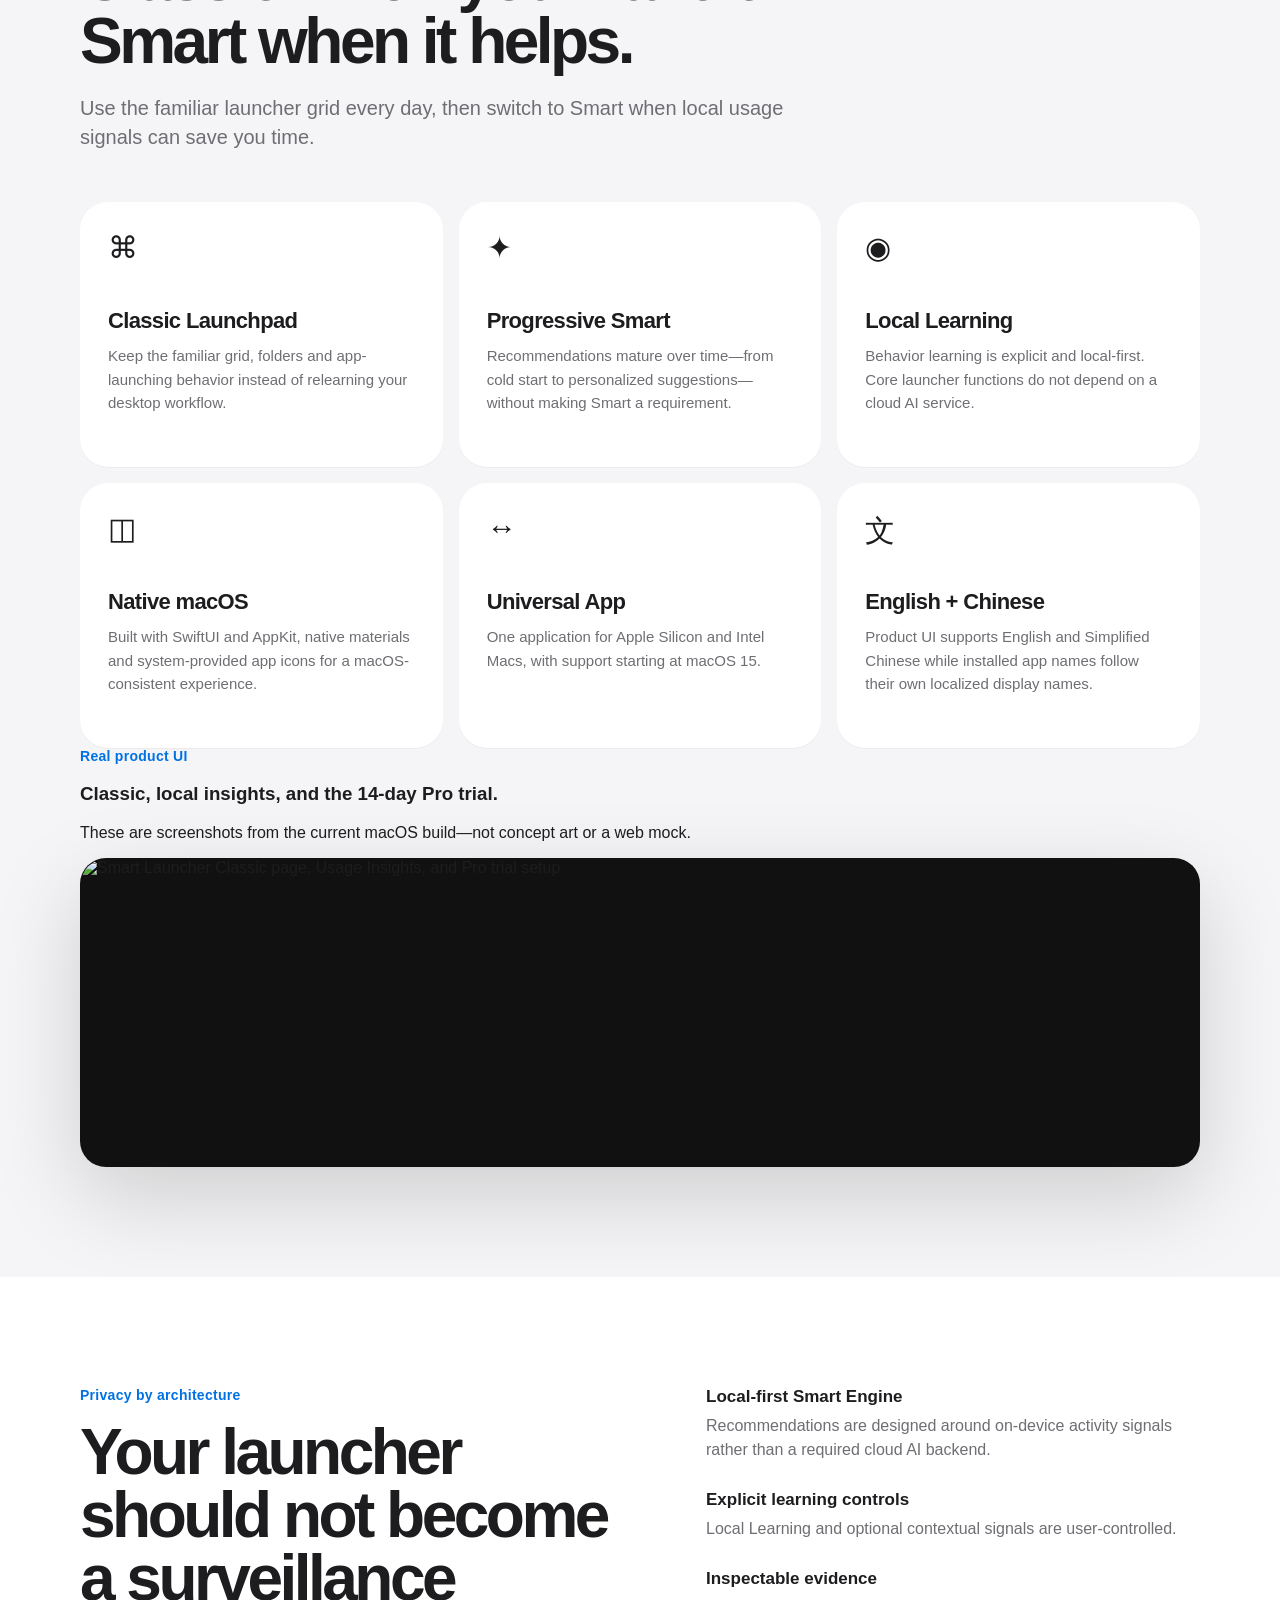
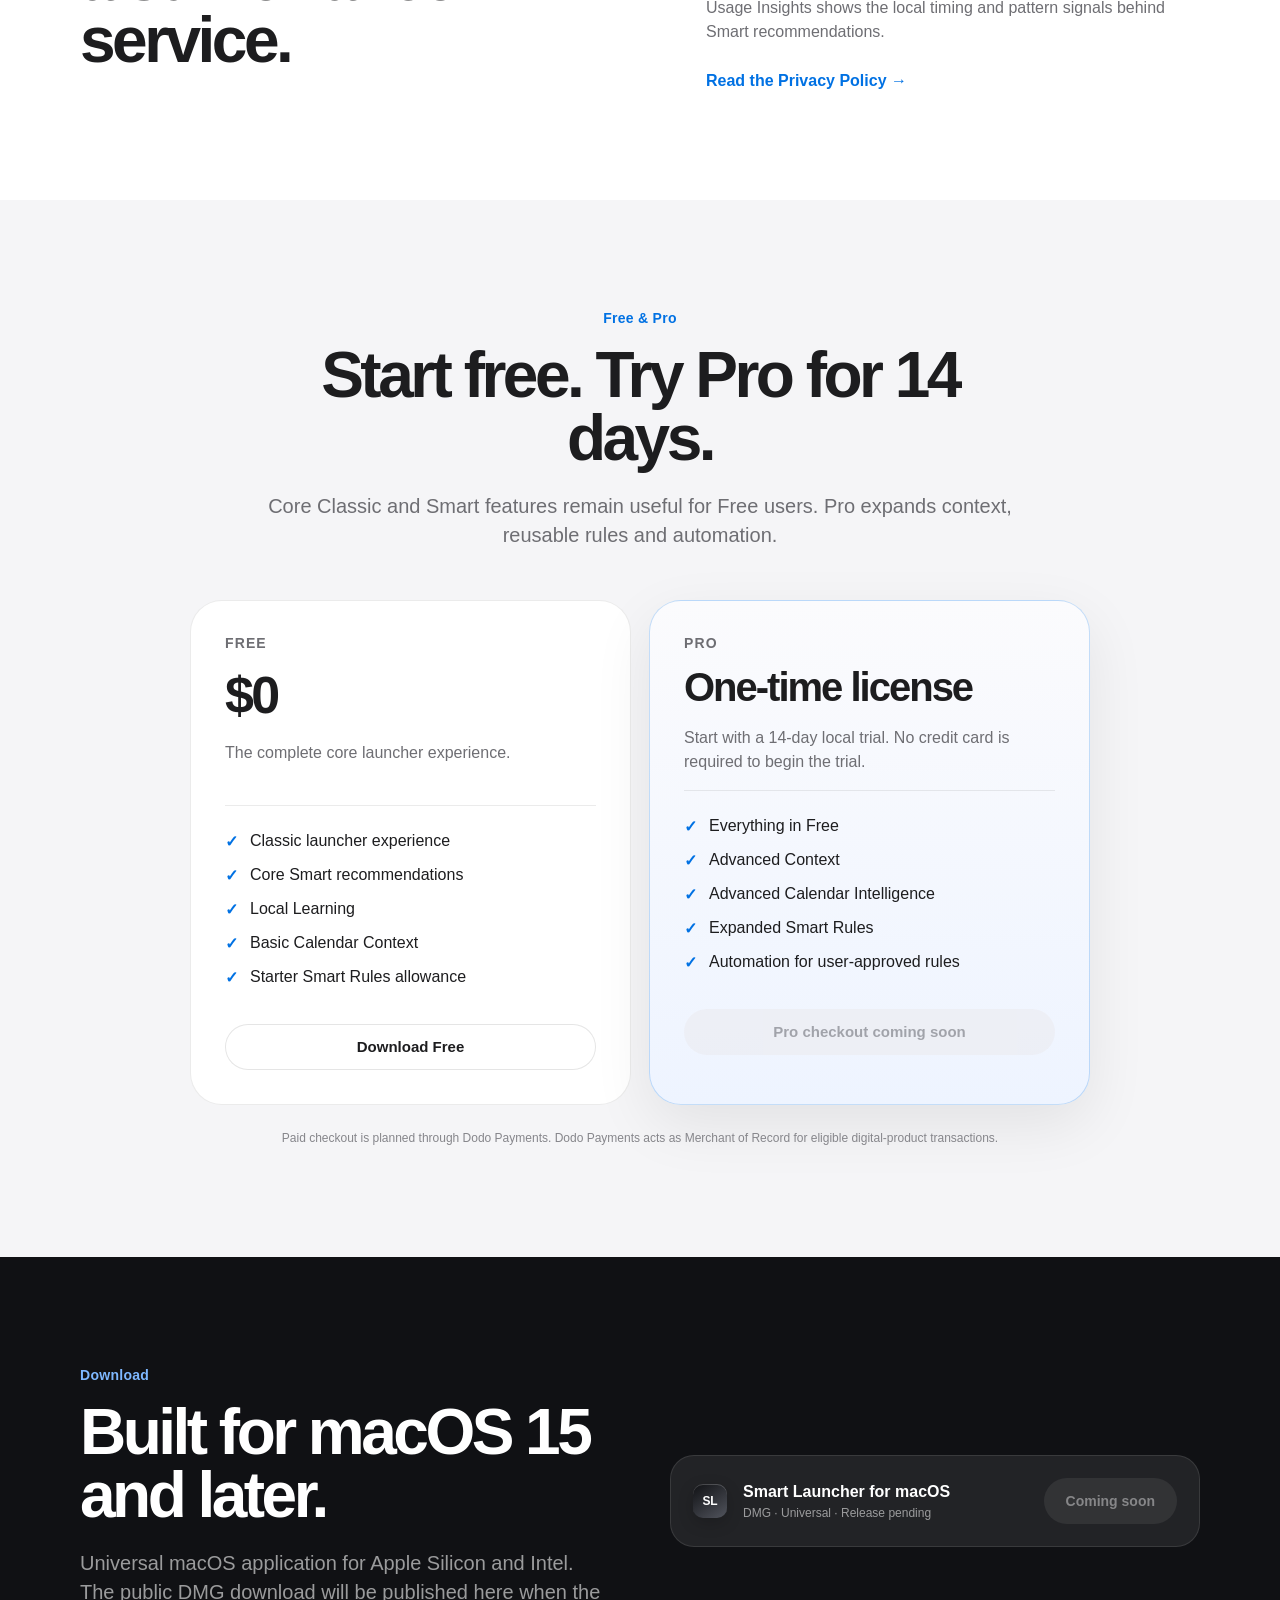
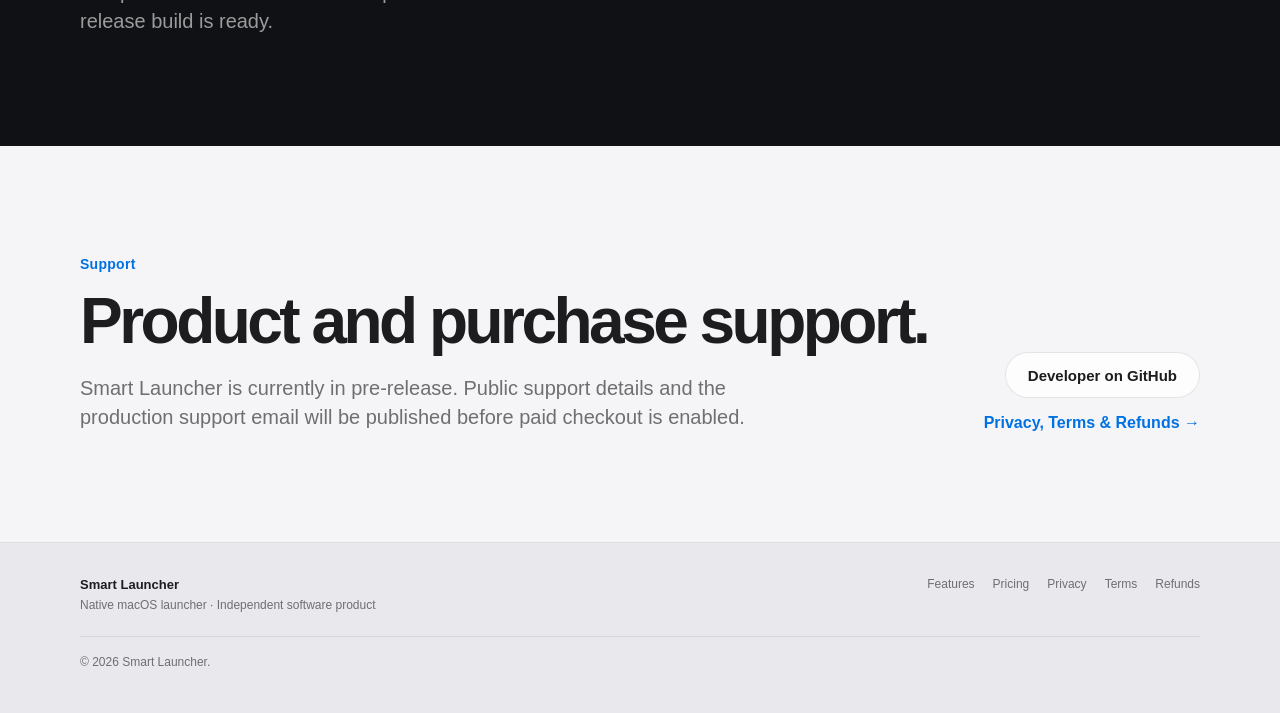
==== commit 5329de73: "web: consolidate Chinese screenshot showcase" ====
--- a/index-zh.html
+++ b/index-zh.html
@@ -19,7 +19,7 @@
       <p class="hero-copy">Smart Launcher 保留 macOS 用户熟悉、快速的 App 启动体验，并加入完全以本机为核心、会逐步学习使用习惯的 Smart 推荐。</p>
       <div class="hero-actions"><a class="button button-primary" href="#download">获取 Smart Launcher</a><a class="button button-secondary" href="#pricing">比较 Free 与 Pro</a></div>
       <p class="compatibility">支持 macOS 15 Sequoia 及以上版本，包括 macOS 26 Tahoe。</p>
-      <figure class="product-shot product-shot-hero"><img src="./assets/screenshots/smart-zh.jpg" alt="Smart Launcher Smart 页面" width="1000" height="650" fetchpriority="high"><figcaption>真实 Smart Launcher 界面 · 推荐数据留在本机</figcaption></figure>
+      <figure class="product-shot product-shot-hero"><img src="./assets/screenshots/hero-smart-zh.jpg" alt="Smart Launcher Smart 页面" width="1000" height="439" fetchpriority="high"><figcaption>真实 Smart Launcher 界面 · 推荐数据留在本机</figcaption></figure>
     </section>
 
     <section id="features" class="section shell">
@@ -32,18 +32,19 @@
         <article class="feature-card"><div class="feature-symbol">↔</div><h3>Universal App</h3><p>同一个应用同时支持 Apple Silicon 与 Intel Mac，最低支持 macOS 15。</p></article>
         <article class="feature-card"><div class="feature-symbol">文</div><h3>中英文支持</h3><p>产品界面支持英文和简体中文，已安装 App 名称遵循各应用自身提供的本地化显示名称。</p></article>
       </div>
-      <div class="product-story product-story-classic"><div class="product-story-copy"><div class="eyebrow">Classic 页面</div><h3>你的 App 布局始终由你决定。</h3><p>手动页面和文件夹保持稳定，Smart 学习不会偷偷重排 Classic 页面。</p></div><figure class="product-shot"><img src="./assets/screenshots/classic-zh.jpg" alt="Smart Launcher Classic 页面" width="1000" height="650" loading="lazy"></figure></div>
+      <div class="product-tour">
+        <div class="product-tour-copy"><div class="eyebrow">真实产品界面</div><h3>Classic、本地 Usage Insights，以及 14 天 Pro 试用。</h3><p>全部来自当前 macOS 实机版本截图，不是概念图，也不是网页模拟界面。</p></div>
+        <figure class="product-shot product-shot-wide"><img src="./assets/screenshots/showcase.jpg" alt="Smart Launcher Classic 页面、Usage Insights 与 Pro 试用设置" width="1200" height="330" loading="lazy"></figure>
+      </div>
     </section>
 
     <section id="privacy" class="section section-soft">
       <div class="shell privacy-layout"><div><div class="eyebrow">隐私来自架构本身</div><h2>你的启动器，不应该变成行为监控服务。</h2></div><div class="privacy-points"><div><strong>Local-first Smart Engine</strong><span>推荐围绕设备本地的活动信号构建，而不是依赖必须联网的云端 AI 后端。</span></div><div><strong>明确的学习控制</strong><span>本地学习以及可选的上下文信号都由用户控制。</span></div><div><strong>可查看的推荐依据</strong><span>Usage Insights 可以查看 Smart 推荐使用的本地时长与模式信号。</span></div><a class="text-link" href="./legal-zh.html#privacy-policy">阅读隐私政策 →</a></div></div>
-      <div class="shell evidence-shot-wrap"><figure class="product-shot product-shot-window"><img src="./assets/screenshots/usage-insights.jpg" alt="Smart Launcher 使用洞察窗口" width="800" height="559" loading="lazy"><figcaption>Usage Insights · 本地依据，不需要云端分析</figcaption></figure></div>
     </section>
 
     <section id="pricing" class="section shell">
       <div class="section-heading centered"><div class="eyebrow">Free &amp; Pro</div><h2>从 Free 开始，Pro 可以免费试用 14 天。</h2><p>Classic 和核心 Smart 在 Free 中保持可用；Pro 扩展上下文、可复用规则和自动化能力。</p></div>
       <div class="pricing-grid"><article class="price-card"><div class="price-kicker">Free</div><div class="price">$0</div><p class="price-copy">完整的核心启动器体验。</p><ul><li>经典启动器体验</li><li>核心 Smart 推荐</li><li>本地学习</li><li>基础日历上下文</li><li>基础 Smart Rules 配额</li></ul><a class="button button-secondary full" href="#download">下载 Free</a></article><article class="price-card price-card-pro"><div class="price-kicker">Pro</div><div class="price price-text">一次性授权</div><p class="price-copy">可先开始 14 天本地试用；开始试用无需信用卡。</p><ul><li>包含 Free 的全部功能</li><li>Advanced Context</li><li>高级日历智能</li><li>扩展 Smart Rules</li><li>基于用户批准规则的 Automation</li></ul><span class="button button-disabled full" aria-disabled="true">Pro 购买即将开放</span></article></div>
-      <div class="trial-story"><figure class="product-shot product-shot-window"><img src="./assets/screenshots/setup-pro.jpg" alt="Smart Launcher 首次设置中的 Free 与 14 天 Pro 试用选择" width="800" height="639" loading="lazy"></figure><div class="trial-copy"><div class="eyebrow">14 天 Pro Trial</div><h3>需要体验 Pro 时再主动开启。</h3><p>试用在首次设置中明确选择，无需信用卡；试用凭据保存在本机。</p></div></div>
       <p class="pricing-note">后续付费结账计划通过 Dodo Payments 完成。对于符合条件的数字产品交易，Dodo Payments 将作为 Merchant of Record。</p>
     </section>
 
--- a/assets/product-shots.css
+++ b/assets/product-shots.css
@@ -0,0 +1,16 @@
+.product-shot { margin: 0; }
+.product-shot img { display: block; width: 100%; height: auto; border-radius: 26px; border: 1px solid rgba(0,0,0,.08); box-shadow: 0 30px 90px rgba(0,0,0,.16); background: #111; }
+.product-shot figcaption { margin-top: 12px; color: #86868b; font-size: 12px; text-align: center; }
+.product-shot-hero { width: min(1080px,100%); margin: 68px auto 0; }
+.product-shot-hero img { border-radius: 32px; box-shadow: 0 38px 100px rgba(0,0,0,.22); }
+.product-story { margin-top: 72px; padding: 38px; border-radius: 34px; background: #fff; display: grid; grid-template-columns: .72fr 1.28fr; gap: 36px; align-items: center; border: 1px solid rgba(0,0,0,.06); }
+.product-story-copy h3, .trial-copy h3 { margin: 0; font-size: clamp(30px,3.4vw,46px); line-height: 1.03; letter-spacing: -.045em; }
+.product-story-copy p, .trial-copy p { color: #6e6e73; font-size: 16px; line-height: 1.55; }
+.product-story .product-shot img { border-radius: 22px; box-shadow: 0 22px 60px rgba(0,0,0,.15); }
+.evidence-shot-wrap { margin-top: 64px; }
+.product-shot-window { max-width: 920px; margin-left: auto; margin-right: auto; }
+.product-shot-window img { border-radius: 24px; background: #f1f1f3; }
+.trial-story { max-width: 980px; margin: 54px auto 0; display: grid; grid-template-columns: 1.2fr .8fr; gap: 42px; align-items: center; }
+.trial-story .product-shot img { box-shadow: 0 26px 70px rgba(0,0,0,.13); }
+@media (max-width: 860px) { .product-story, .trial-story { grid-template-columns: 1fr; } .product-story { padding: 24px; } .product-story-copy { order: -1; } }
+@media (max-width: 620px) { .product-shot-hero { margin-top: 44px; } .product-shot img, .product-shot-hero img { border-radius: 20px; } .product-story { margin-top: 48px; padding: 18px; border-radius: 26px; } .evidence-shot-wrap { margin-top: 44px; } .trial-story { margin-top: 38px; gap: 24px; } }
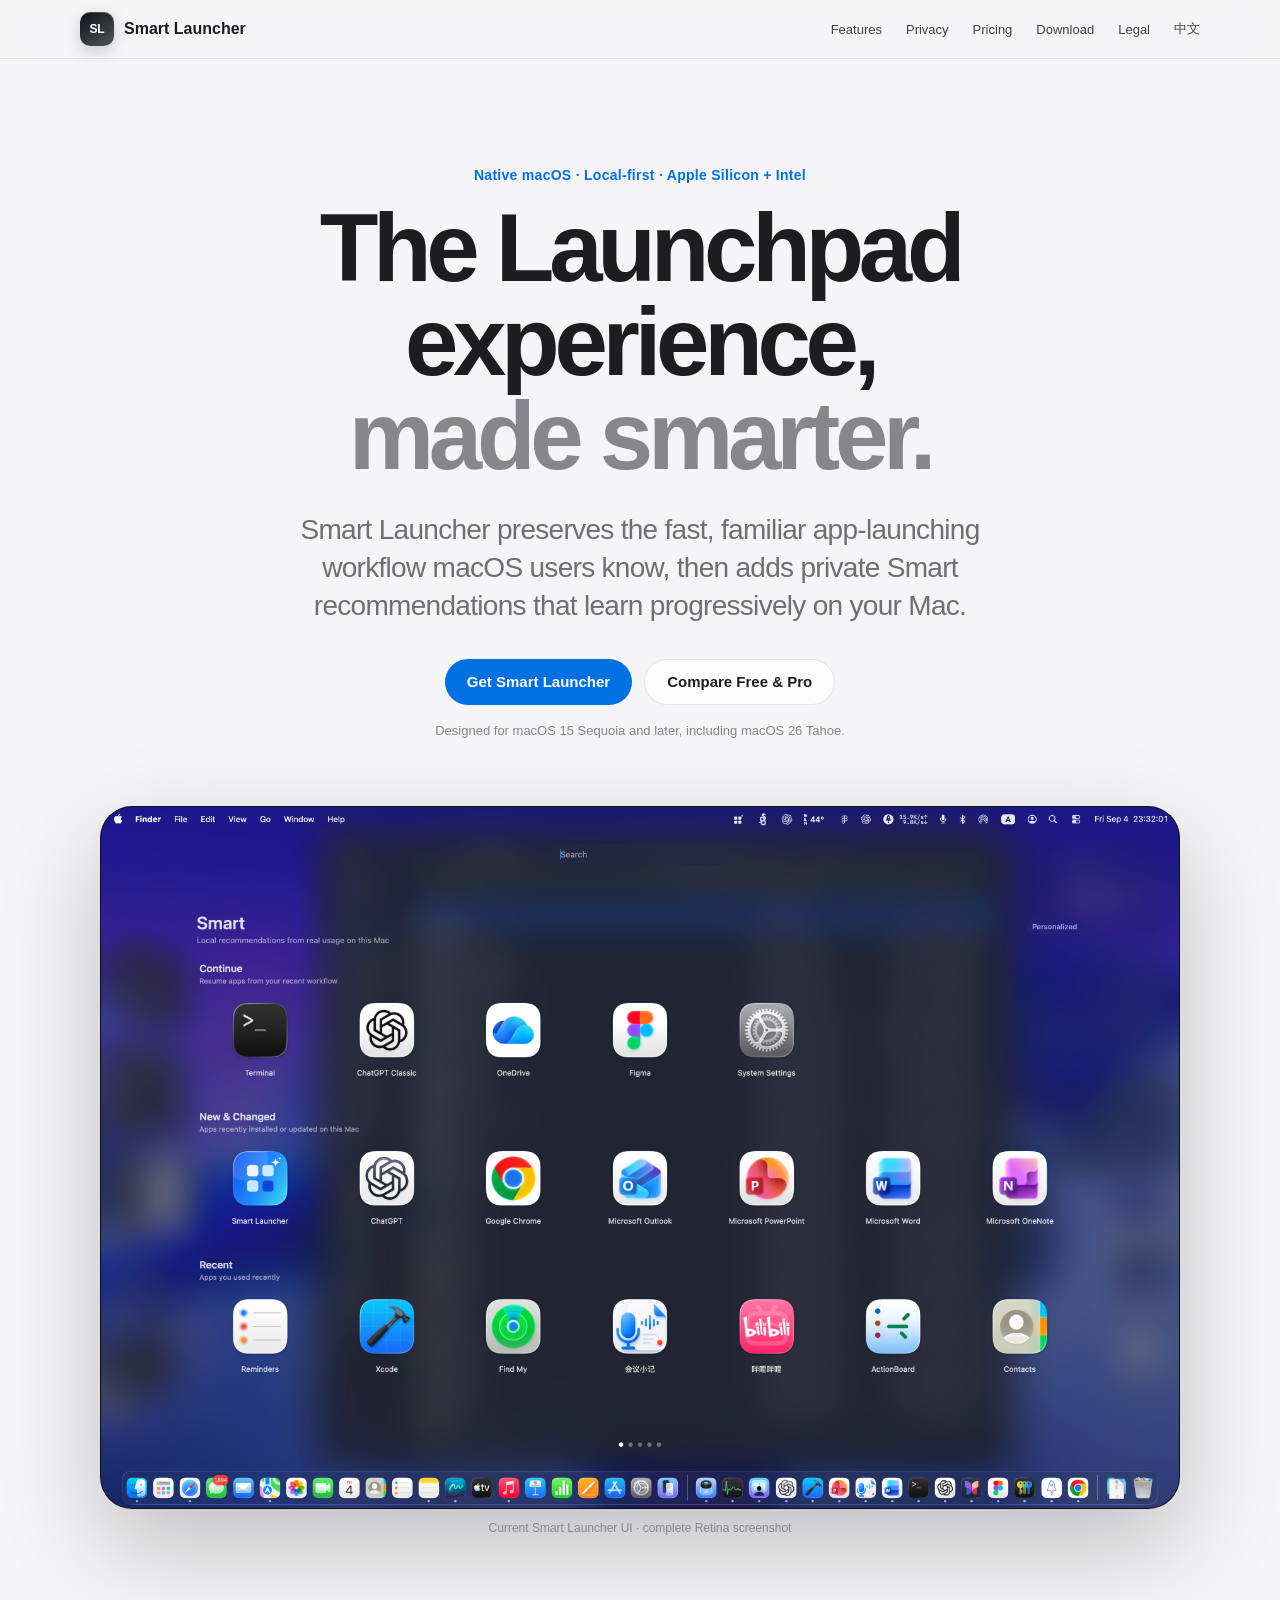
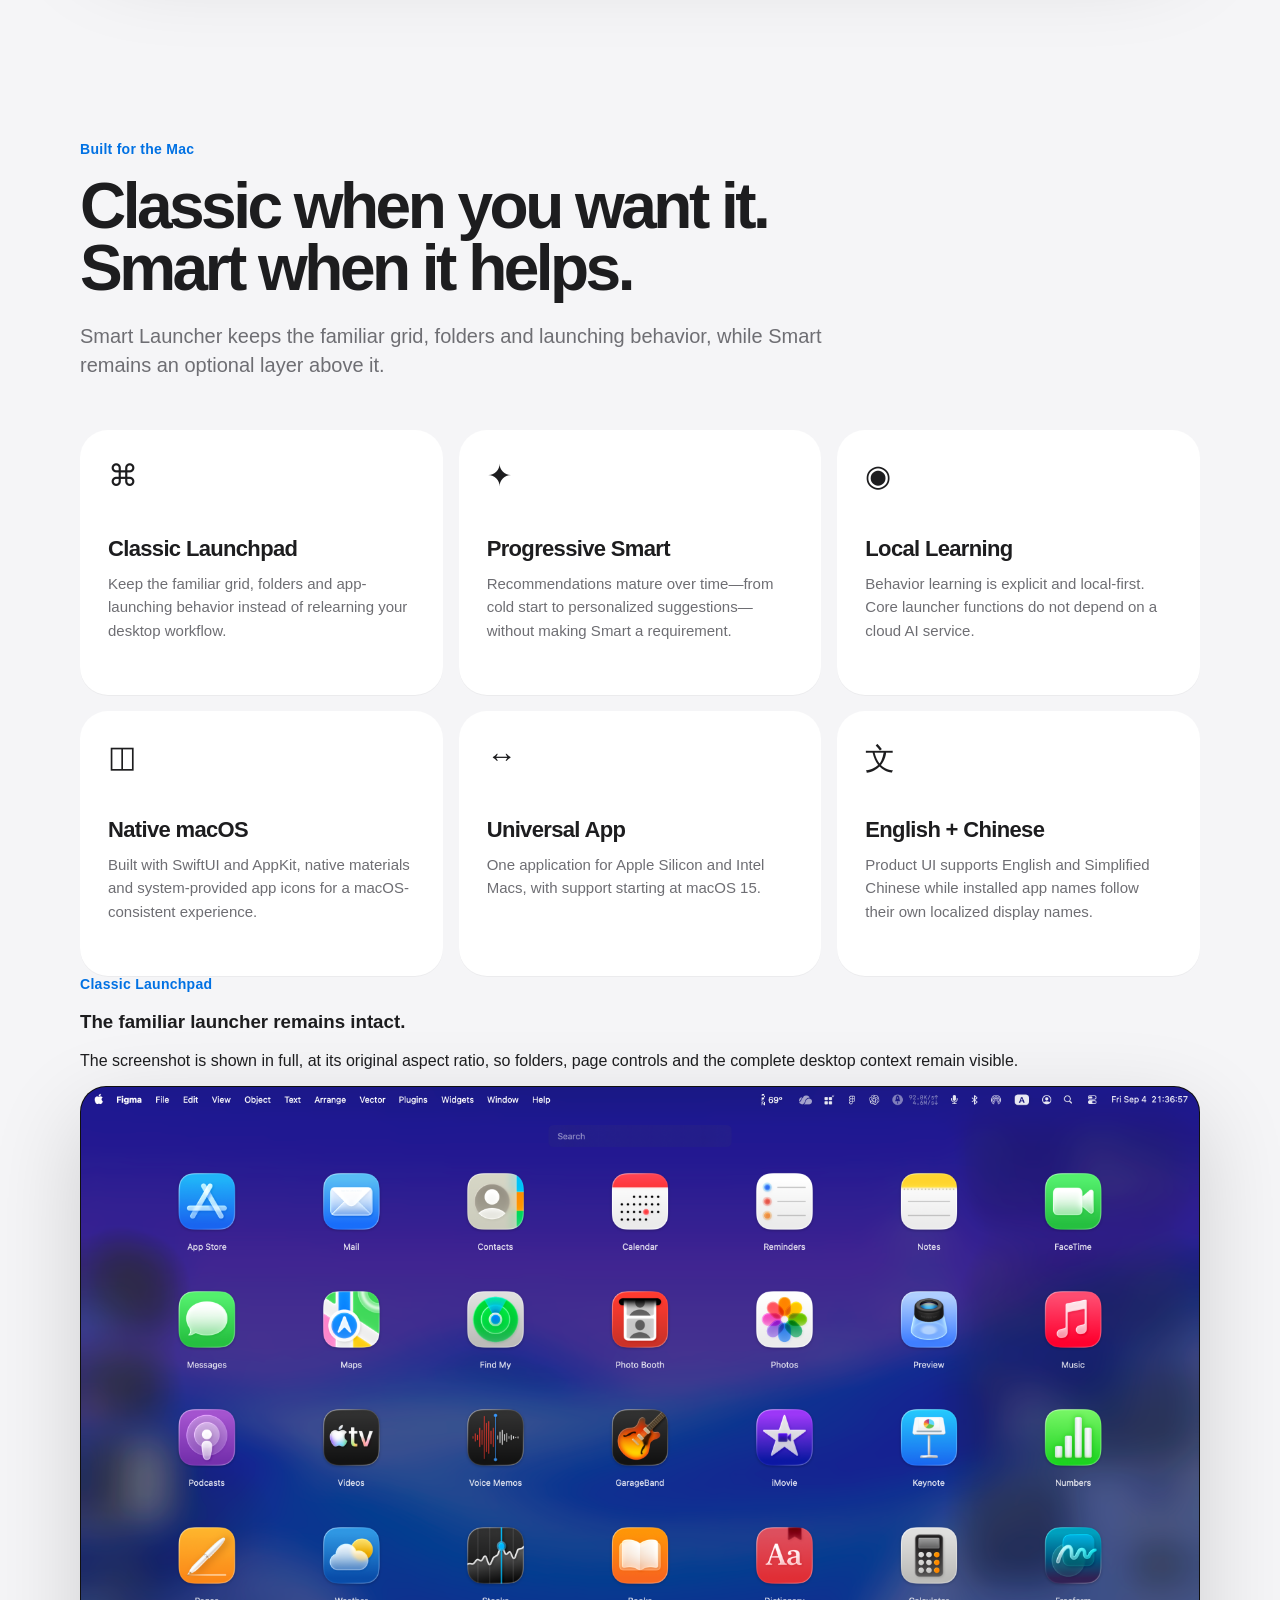
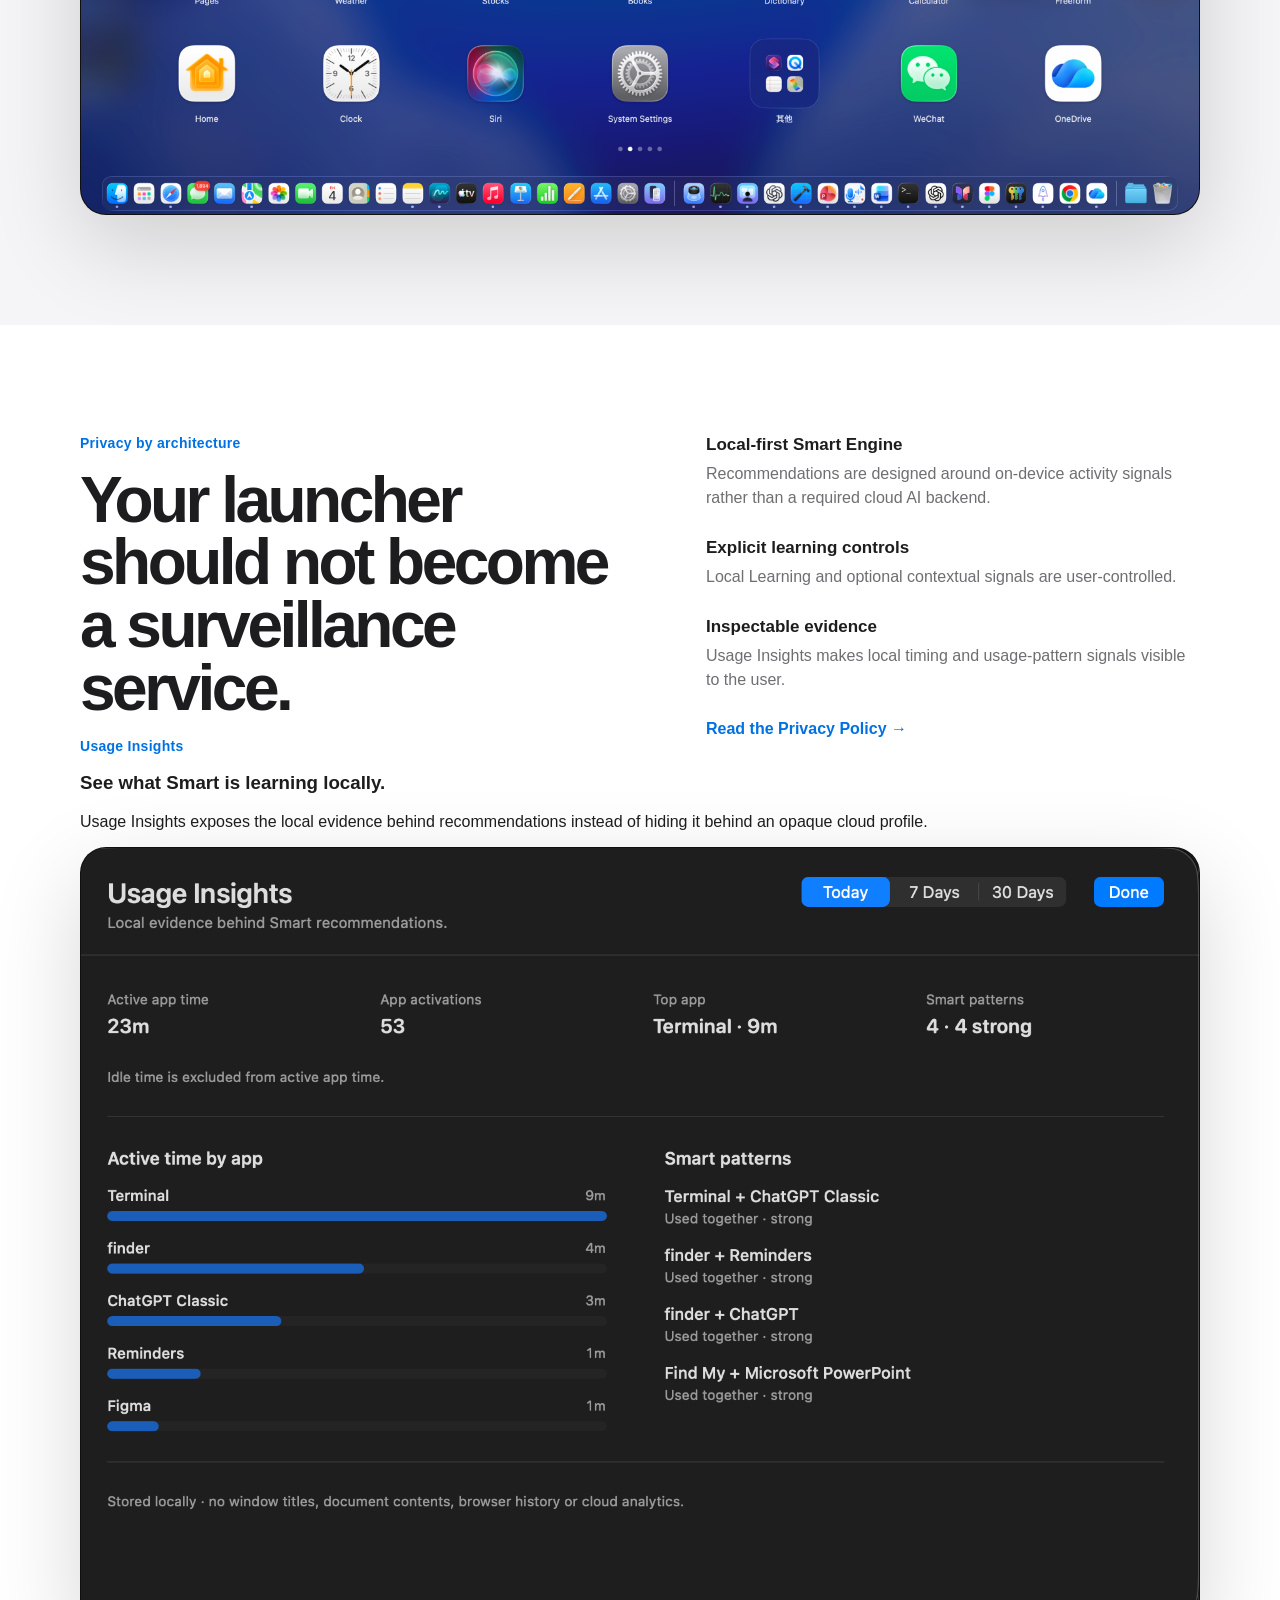
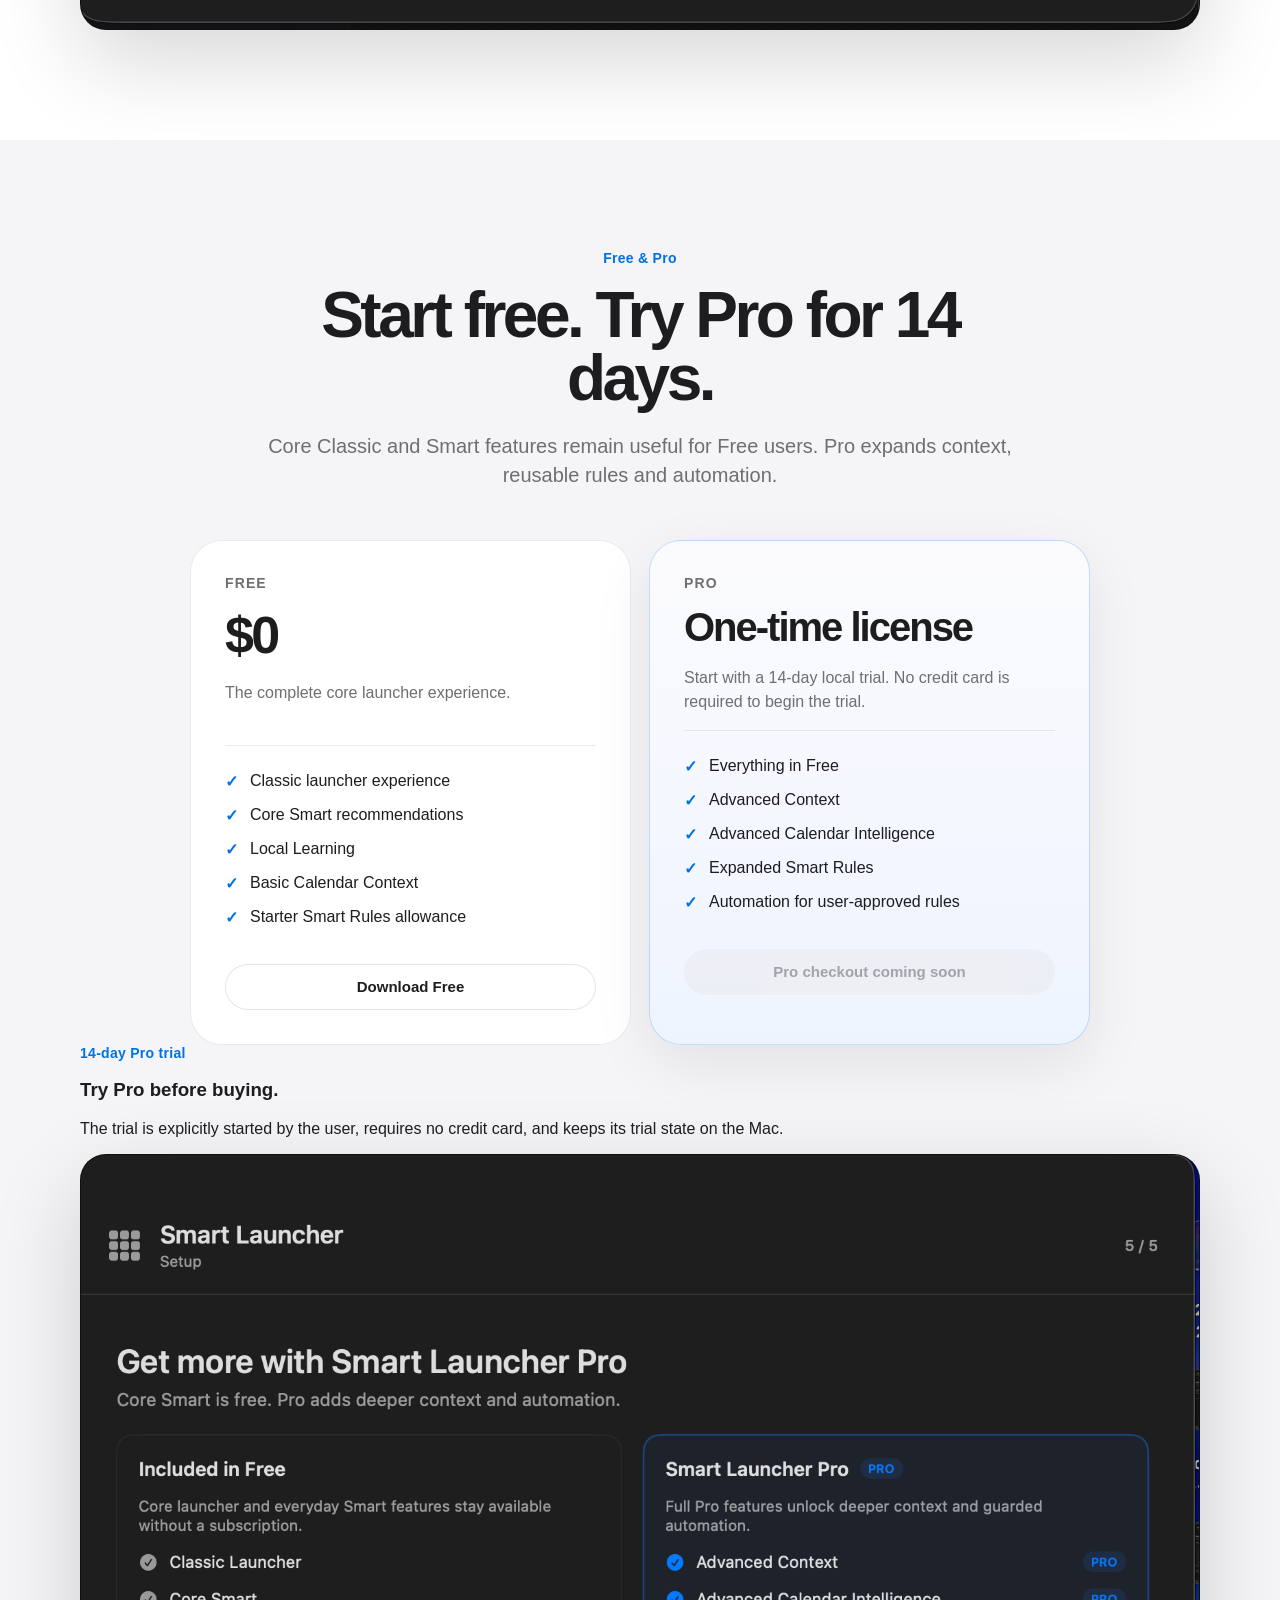
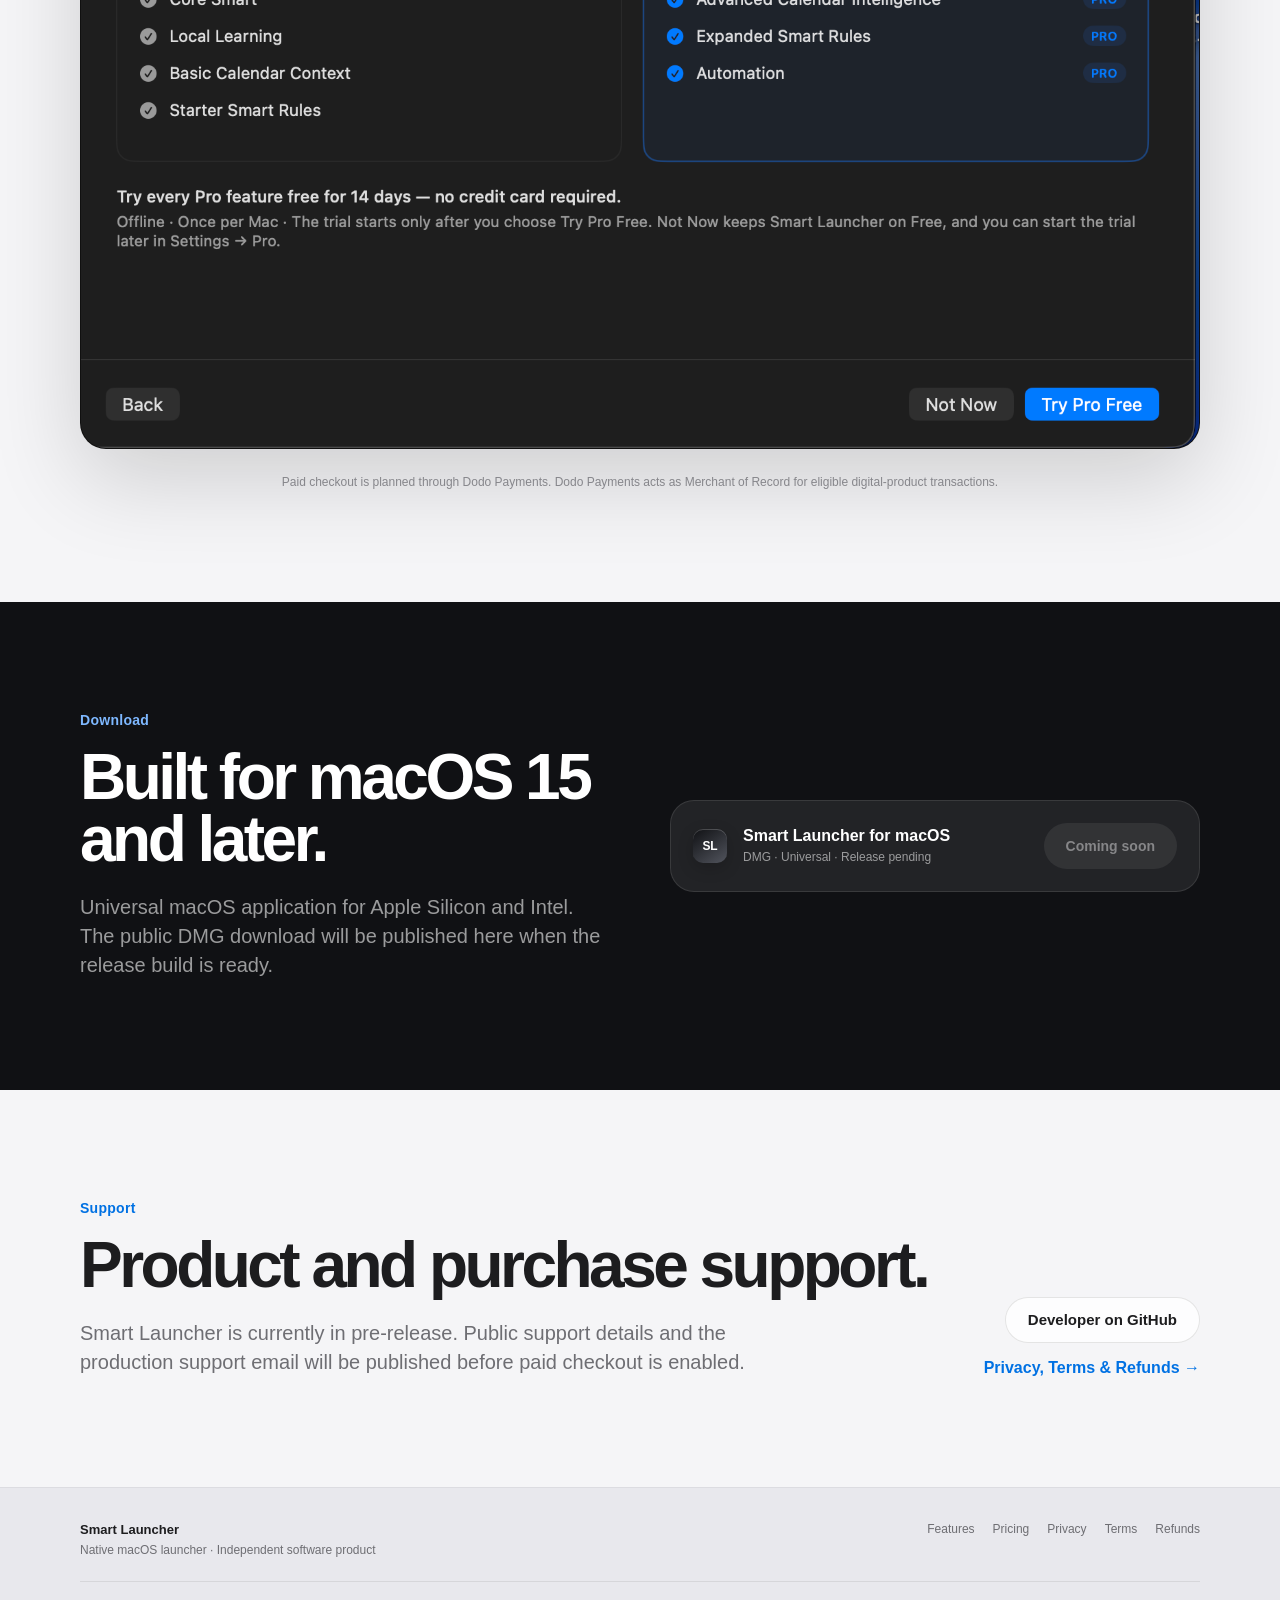
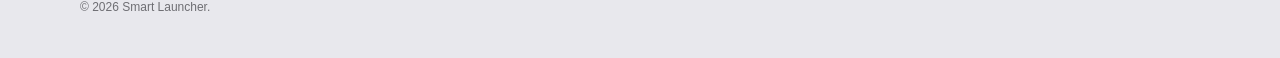
==== commit 7f7d45cd: "web: show complete product screenshots in Chinese site" ====
--- a/index-zh.html
+++ b/index-zh.html
@@ -5,9 +5,11 @@
   <meta name="viewport" content="width=device-width, initial-scale=1">
   <meta name="description" content="Smart Launcher 是一款原生 macOS 启动器，保留熟悉的 Launchpad 体验，并加入隐私优先、本地运行的 Smart 推荐。">
   <meta name="theme-color" content="#f5f5f7">
-  <link rel="alternate" hreflang="en" href="./index.html"><link rel="alternate" hreflang="zh-Hans" href="./index-zh.html">
+  <link rel="alternate" hreflang="en" href="./index.html">
+  <link rel="alternate" hreflang="zh-Hans" href="./index-zh.html">
   <title>Smart Launcher — 更聪明的 macOS Launchpad</title>
-  <link rel="stylesheet" href="./assets/styles.css"><link rel="stylesheet" href="./assets/product-shots.css">
+  <link rel="stylesheet" href="./assets/styles.css">
+  <link rel="stylesheet" href="./assets/product-shots.css">
 </head>
 <body>
   <header class="site-header"><div class="shell nav-wrap"><a class="brand" href="#top" aria-label="Smart Launcher 首页"><span class="brand-mark" aria-hidden="true">SL</span><span>Smart Launcher</span></a><nav class="nav-links" aria-label="主导航"><a href="#features">功能</a><a href="#privacy">隐私</a><a href="#pricing">版本</a><a href="#download">下载</a><a href="./legal-zh.html">条款</a><a class="language-switch" href="./index.html" data-set-lang="en" lang="en">EN</a></nav></div></header>
@@ -19,11 +21,11 @@
       <p class="hero-copy">Smart Launcher 保留 macOS 用户熟悉、快速的 App 启动体验，并加入完全以本机为核心、会逐步学习使用习惯的 Smart 推荐。</p>
       <div class="hero-actions"><a class="button button-primary" href="#download">获取 Smart Launcher</a><a class="button button-secondary" href="#pricing">比较 Free 与 Pro</a></div>
       <p class="compatibility">支持 macOS 15 Sequoia 及以上版本，包括 macOS 26 Tahoe。</p>
-      <figure class="product-shot product-shot-hero"><img src="./assets/screenshots/hero-smart-zh.jpg" alt="Smart Launcher Smart 页面" width="1000" height="439" fetchpriority="high"><figcaption>真实 Smart Launcher 界面 · 推荐数据留在本机</figcaption></figure>
+      <figure class="product-shot product-shot-hero"><img src="./assets/screenshots/hero-smart-zh.png" alt="完整 Smart Launcher Smart 页面" width="3420" height="2224" fetchpriority="high"><figcaption>当前 Smart Launcher 实机界面 · 完整 Retina 截图</figcaption></figure>
     </section>
 
     <section id="features" class="section shell">
-      <div class="section-heading"><div class="eyebrow">为 Mac 而生</div><h2>需要熟悉感时用 Classic，需要帮助时用 Smart。</h2><p>日常继续使用熟悉的启动器网格；当本地使用信号能够节省操作时，再切换到 Smart。</p></div>
+      <div class="section-heading"><div class="eyebrow">为 Mac 而生</div><h2>需要熟悉感时用 Classic，需要帮助时用 Smart。</h2><p>Smart Launcher 保留熟悉的网格、文件夹和启动方式，Smart 只是建立在其上的可选增强层。</p></div>
       <div class="feature-grid">
         <article class="feature-card"><div class="feature-symbol">⌘</div><h3>经典 Launchpad</h3><p>保留熟悉的网格、文件夹和 App 启动方式，不需要重新学习桌面工作流。</p></article>
         <article class="feature-card"><div class="feature-symbol">✦</div><h3>渐进式 Smart</h3><p>推荐会从冷启动逐步成长到个性化状态，但 Smart 从来不是使用启动器的前提。</p></article>
@@ -32,25 +34,36 @@
         <article class="feature-card"><div class="feature-symbol">↔</div><h3>Universal App</h3><p>同一个应用同时支持 Apple Silicon 与 Intel Mac，最低支持 macOS 15。</p></article>
         <article class="feature-card"><div class="feature-symbol">文</div><h3>中英文支持</h3><p>产品界面支持英文和简体中文，已安装 App 名称遵循各应用自身提供的本地化显示名称。</p></article>
       </div>
-      <div class="product-tour">
-        <div class="product-tour-copy"><div class="eyebrow">真实产品界面</div><h3>Classic、本地 Usage Insights，以及 14 天 Pro 试用。</h3><p>全部来自当前 macOS 实机版本截图，不是概念图，也不是网页模拟界面。</p></div>
-        <figure class="product-shot product-shot-wide"><img src="./assets/screenshots/showcase.jpg" alt="Smart Launcher Classic 页面、Usage Insights 与 Pro 试用设置" width="1200" height="330" loading="lazy"></figure>
+      <div class="screenshot-section">
+        <div class="screenshot-copy"><div class="eyebrow">Classic Launchpad</div><h3>熟悉的启动器体验完整保留。</h3><p>截图按原始比例完整展示，文件夹、分页控制和完整桌面上下文都保留，不再裁切或拼图。</p></div>
+        <figure class="product-shot product-shot-full"><img src="./assets/screenshots/classic-en.png" alt="完整 Smart Launcher Classic 页面" width="3420" height="2224" loading="lazy"></figure>
       </div>
     </section>
 
     <section id="privacy" class="section section-soft">
-      <div class="shell privacy-layout"><div><div class="eyebrow">隐私来自架构本身</div><h2>你的启动器，不应该变成行为监控服务。</h2></div><div class="privacy-points"><div><strong>Local-first Smart Engine</strong><span>推荐围绕设备本地的活动信号构建，而不是依赖必须联网的云端 AI 后端。</span></div><div><strong>明确的学习控制</strong><span>本地学习以及可选的上下文信号都由用户控制。</span></div><div><strong>可查看的推荐依据</strong><span>Usage Insights 可以查看 Smart 推荐使用的本地时长与模式信号。</span></div><a class="text-link" href="./legal-zh.html#privacy-policy">阅读隐私政策 →</a></div></div>
+      <div class="shell">
+        <div class="privacy-layout"><div><div class="eyebrow">隐私来自架构本身</div><h2>你的启动器，不应该变成行为监控服务。</h2></div><div class="privacy-points"><div><strong>Local-first Smart Engine</strong><span>推荐围绕设备本地的活动信号构建，而不是依赖必须联网的云端 AI 后端。</span></div><div><strong>明确的学习控制</strong><span>本地学习以及可选的上下文信号都由用户控制。</span></div><div><strong>可查看的推荐依据</strong><span>Usage Insights 会把本地时长与使用模式信号直接展示给用户。</span></div><a class="text-link" href="./legal-zh.html#privacy-policy">阅读隐私政策 →</a></div></div>
+        <div class="screenshot-section screenshot-section-soft">
+          <div class="screenshot-copy"><div class="eyebrow">Usage Insights</div><h3>Smart 在本机学到了什么，可以直接查看。</h3><p>Usage Insights 展示推荐所依据的本地使用证据，而不是把行为数据隐藏在一个不可见的云端画像里。</p></div>
+          <figure class="product-shot product-shot-window"><img src="./assets/screenshots/usage-insights.png" alt="完整 Usage Insights 窗口" width="1786" height="1248" loading="lazy"></figure>
+        </div>
+      </div>
     </section>
 
     <section id="pricing" class="section shell">
       <div class="section-heading centered"><div class="eyebrow">Free &amp; Pro</div><h2>从 Free 开始，Pro 可以免费试用 14 天。</h2><p>Classic 和核心 Smart 在 Free 中保持可用；Pro 扩展上下文、可复用规则和自动化能力。</p></div>
       <div class="pricing-grid"><article class="price-card"><div class="price-kicker">Free</div><div class="price">$0</div><p class="price-copy">完整的核心启动器体验。</p><ul><li>经典启动器体验</li><li>核心 Smart 推荐</li><li>本地学习</li><li>基础日历上下文</li><li>基础 Smart Rules 配额</li></ul><a class="button button-secondary full" href="#download">下载 Free</a></article><article class="price-card price-card-pro"><div class="price-kicker">Pro</div><div class="price price-text">一次性授权</div><p class="price-copy">可先开始 14 天本地试用；开始试用无需信用卡。</p><ul><li>包含 Free 的全部功能</li><li>Advanced Context</li><li>高级日历智能</li><li>扩展 Smart Rules</li><li>基于用户批准规则的 Automation</li></ul><span class="button button-disabled full" aria-disabled="true">Pro 购买即将开放</span></article></div>
+      <div class="screenshot-section screenshot-section-trial">
+        <div class="screenshot-copy"><div class="eyebrow">14 天 Pro Trial</div><h3>购买前先完整体验 Pro。</h3><p>试用由用户主动开始，无需信用卡，试用状态保存在本机。</p></div>
+        <figure class="product-shot product-shot-window"><img src="./assets/screenshots/pro-trial.png" alt="完整 Smart Launcher Pro 试用设置窗口" width="1630" height="1302" loading="lazy"></figure>
+      </div>
       <p class="pricing-note">后续付费结账计划通过 Dodo Payments 完成。对于符合条件的数字产品交易，Dodo Payments 将作为 Merchant of Record。</p>
     </section>
 
     <section id="download" class="section section-dark"><div class="shell download-layout"><div><div class="eyebrow light">下载</div><h2>为 macOS 15 及以上版本构建。</h2><p>Universal macOS 应用，同时支持 Apple Silicon 与 Intel。正式 Release 准备完成后，公开 DMG 下载地址会发布在这里。</p></div><div class="download-card"><div class="download-icon">SL</div><div><strong>Smart Launcher for macOS</strong><span>DMG · Universal · 等待正式发布</span></div><span class="button button-disabled-dark" aria-disabled="true">即将提供</span></div></div></section>
     <section id="support" class="section shell support-section"><div><div class="eyebrow">支持</div><h2>产品与购买支持。</h2><p>Smart Launcher 当前仍处于正式发布前阶段。启用付费结账前，将在这里公布正式支持方式和 Support Email。</p></div><div class="support-links"><a class="button button-secondary" href="https://github.com/qianer-lab" rel="noreferrer">GitHub 开发者主页</a><a class="text-link" href="./legal-zh.html">隐私、条款与退款政策 →</a></div></section>
   </main>
+
   <footer class="site-footer"><div class="shell footer-wrap"><div><strong>Smart Launcher</strong><span>原生 macOS 启动器 · 独立软件产品</span></div><nav aria-label="页脚导航"><a href="#features">功能</a><a href="#pricing">版本</a><a href="./legal-zh.html#privacy-policy">隐私</a><a href="./legal-zh.html#terms">条款</a><a href="./legal-zh.html#refund-policy">退款</a></nav><div class="copyright">© <span id="year">2026</span> Smart Launcher.</div></div></footer>
   <script src="./assets/site.js"></script>
 </body>
--- a/assets/product-shots.css
+++ b/assets/product-shots.css
@@ -3,14 +3,10 @@
 .product-shot figcaption { margin-top: 12px; color: #86868b; font-size: 12px; text-align: center; }
 .product-shot-hero { width: min(1080px,100%); margin: 68px auto 0; }
 .product-shot-hero img { border-radius: 32px; box-shadow: 0 38px 100px rgba(0,0,0,.22); }
-.product-story { margin-top: 72px; padding: 38px; border-radius: 34px; background: #fff; display: grid; grid-template-columns: .72fr 1.28fr; gap: 36px; align-items: center; border: 1px solid rgba(0,0,0,.06); }
-.product-story-copy h3, .trial-copy h3 { margin: 0; font-size: clamp(30px,3.4vw,46px); line-height: 1.03; letter-spacing: -.045em; }
-.product-story-copy p, .trial-copy p { color: #6e6e73; font-size: 16px; line-height: 1.55; }
-.product-story .product-shot img { border-radius: 22px; box-shadow: 0 22px 60px rgba(0,0,0,.15); }
-.evidence-shot-wrap { margin-top: 64px; }
-.product-shot-window { max-width: 920px; margin-left: auto; margin-right: auto; }
-.product-shot-window img { border-radius: 24px; background: #f1f1f3; }
-.trial-story { max-width: 980px; margin: 54px auto 0; display: grid; grid-template-columns: 1.2fr .8fr; gap: 42px; align-items: center; }
-.trial-story .product-shot img { box-shadow: 0 26px 70px rgba(0,0,0,.13); }
-@media (max-width: 860px) { .product-story, .trial-story { grid-template-columns: 1fr; } .product-story { padding: 24px; } .product-story-copy { order: -1; } }
-@media (max-width: 620px) { .product-shot-hero { margin-top: 44px; } .product-shot img, .product-shot-hero img { border-radius: 20px; } .product-story { margin-top: 48px; padding: 18px; border-radius: 26px; } .evidence-shot-wrap { margin-top: 44px; } .trial-story { margin-top: 38px; gap: 24px; } }
+.product-tour { margin-top: 72px; padding: 38px; border-radius: 34px; background: #fff; border: 1px solid rgba(0,0,0,.06); }
+.product-tour-copy { max-width: 760px; margin: 0 0 28px; }
+.product-tour-copy h3 { margin: 0; font-size: clamp(30px,3.4vw,46px); line-height: 1.03; letter-spacing: -.045em; }
+.product-tour-copy p { color: #6e6e73; font-size: 16px; line-height: 1.55; }
+.product-shot-wide img { border-radius: 22px; box-shadow: 0 22px 60px rgba(0,0,0,.14); background: #f5f5f7; }
+@media (max-width: 860px) { .product-tour { padding: 24px; } }
+@media (max-width: 620px) { .product-shot-hero { margin-top: 44px; } .product-shot img, .product-shot-hero img { border-radius: 20px; } .product-tour { margin-top: 48px; padding: 18px; border-radius: 26px; } }
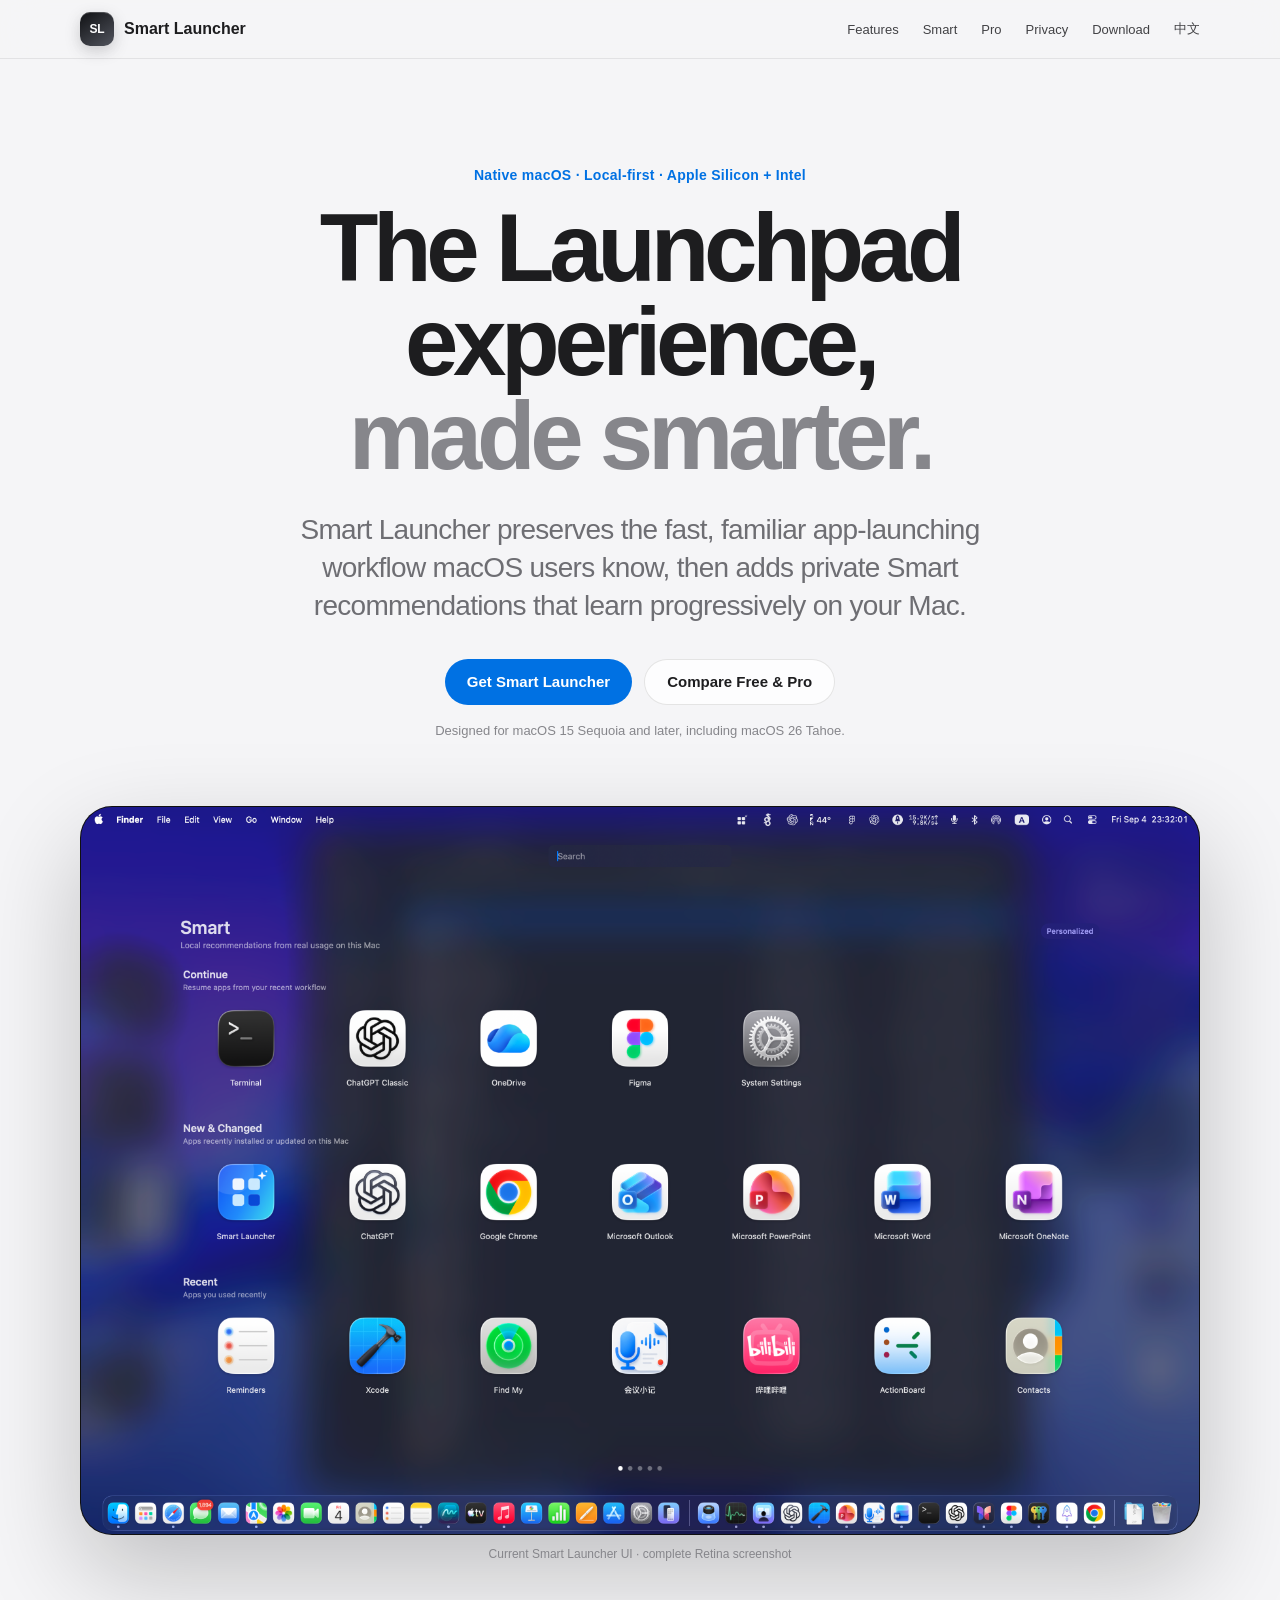
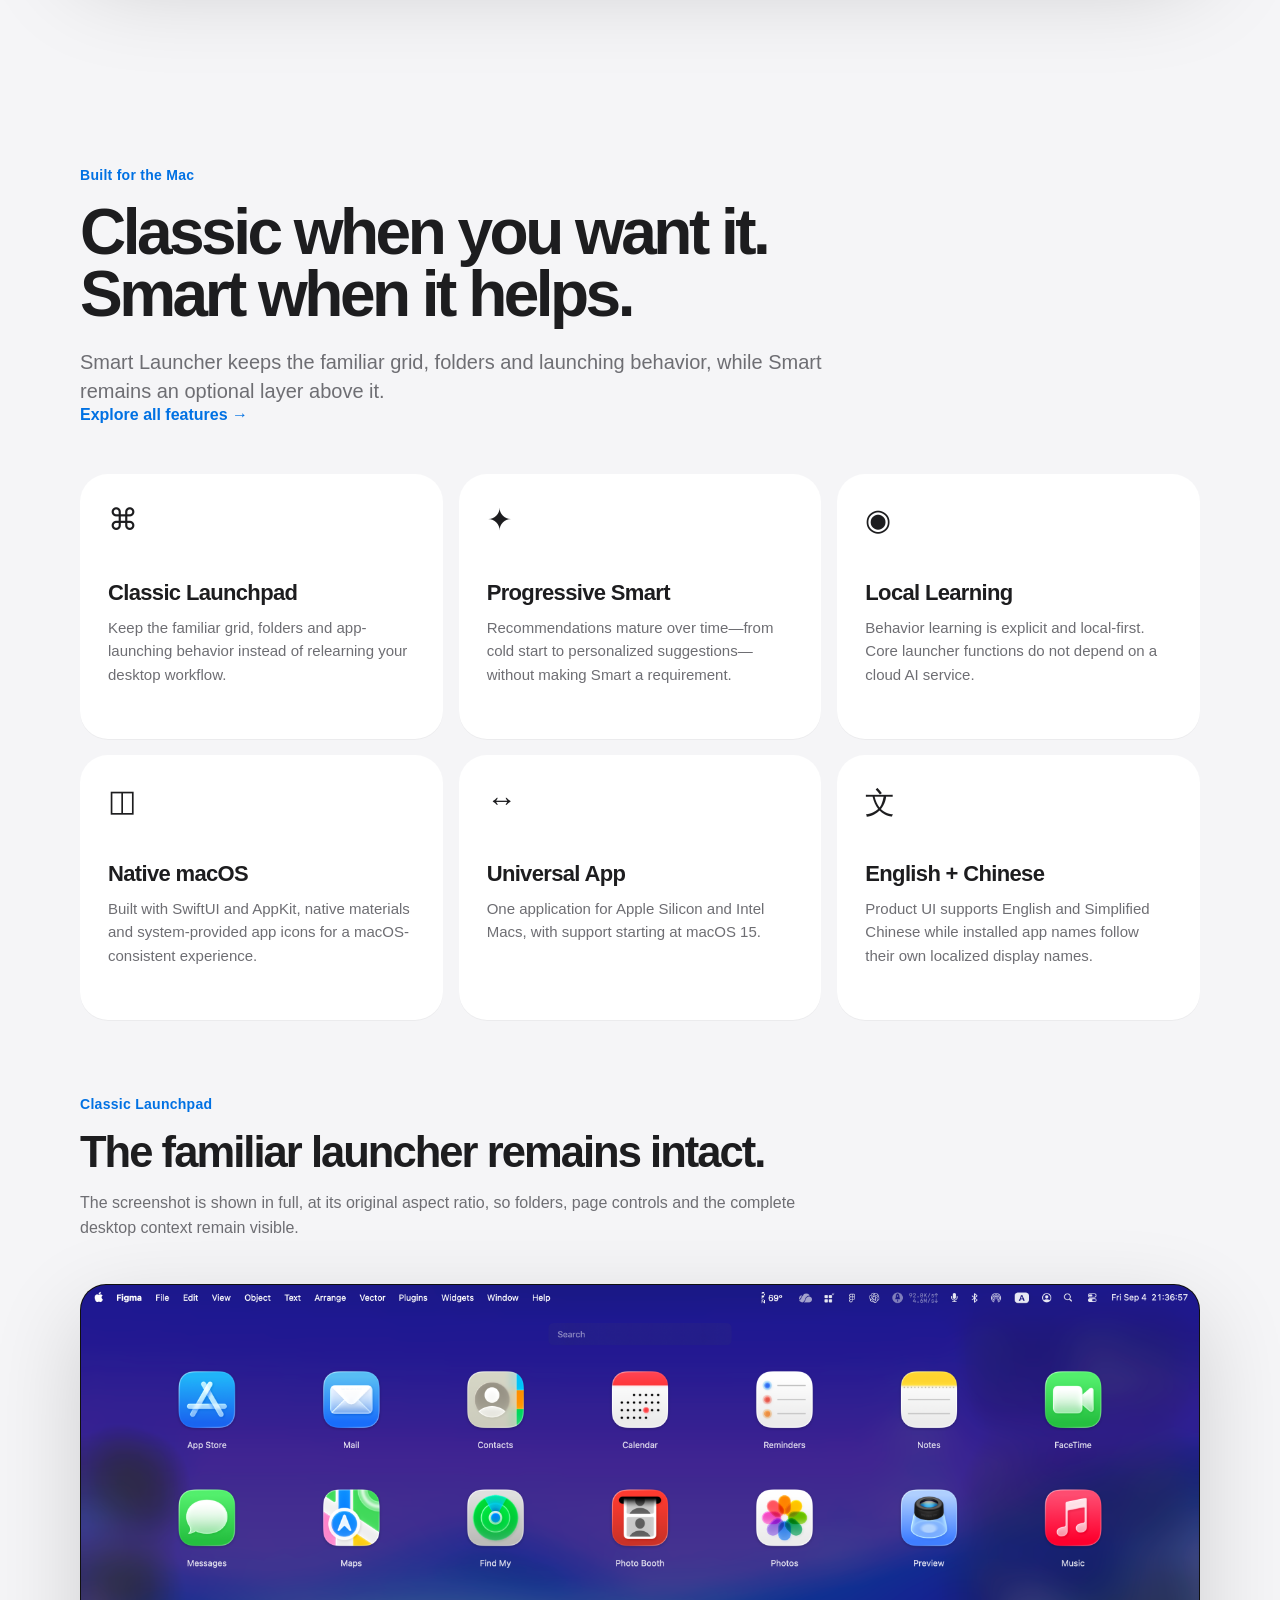
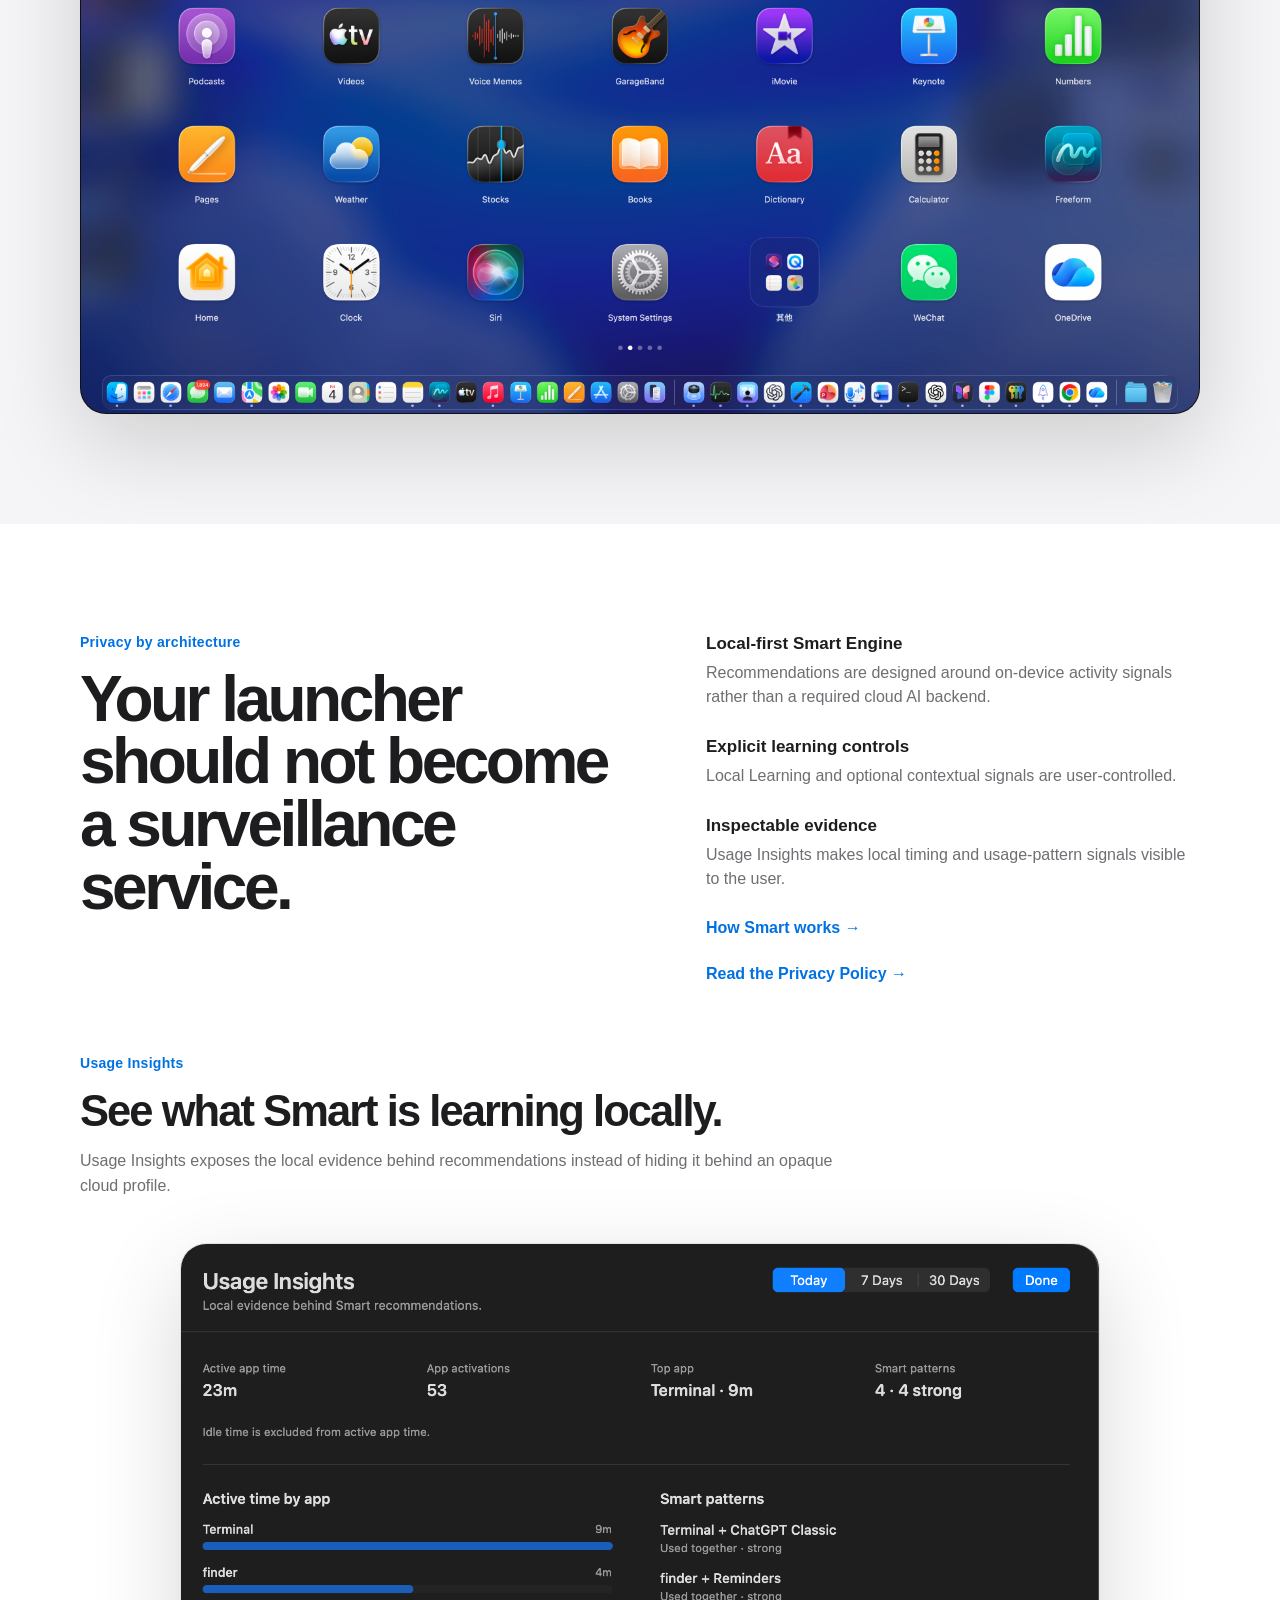
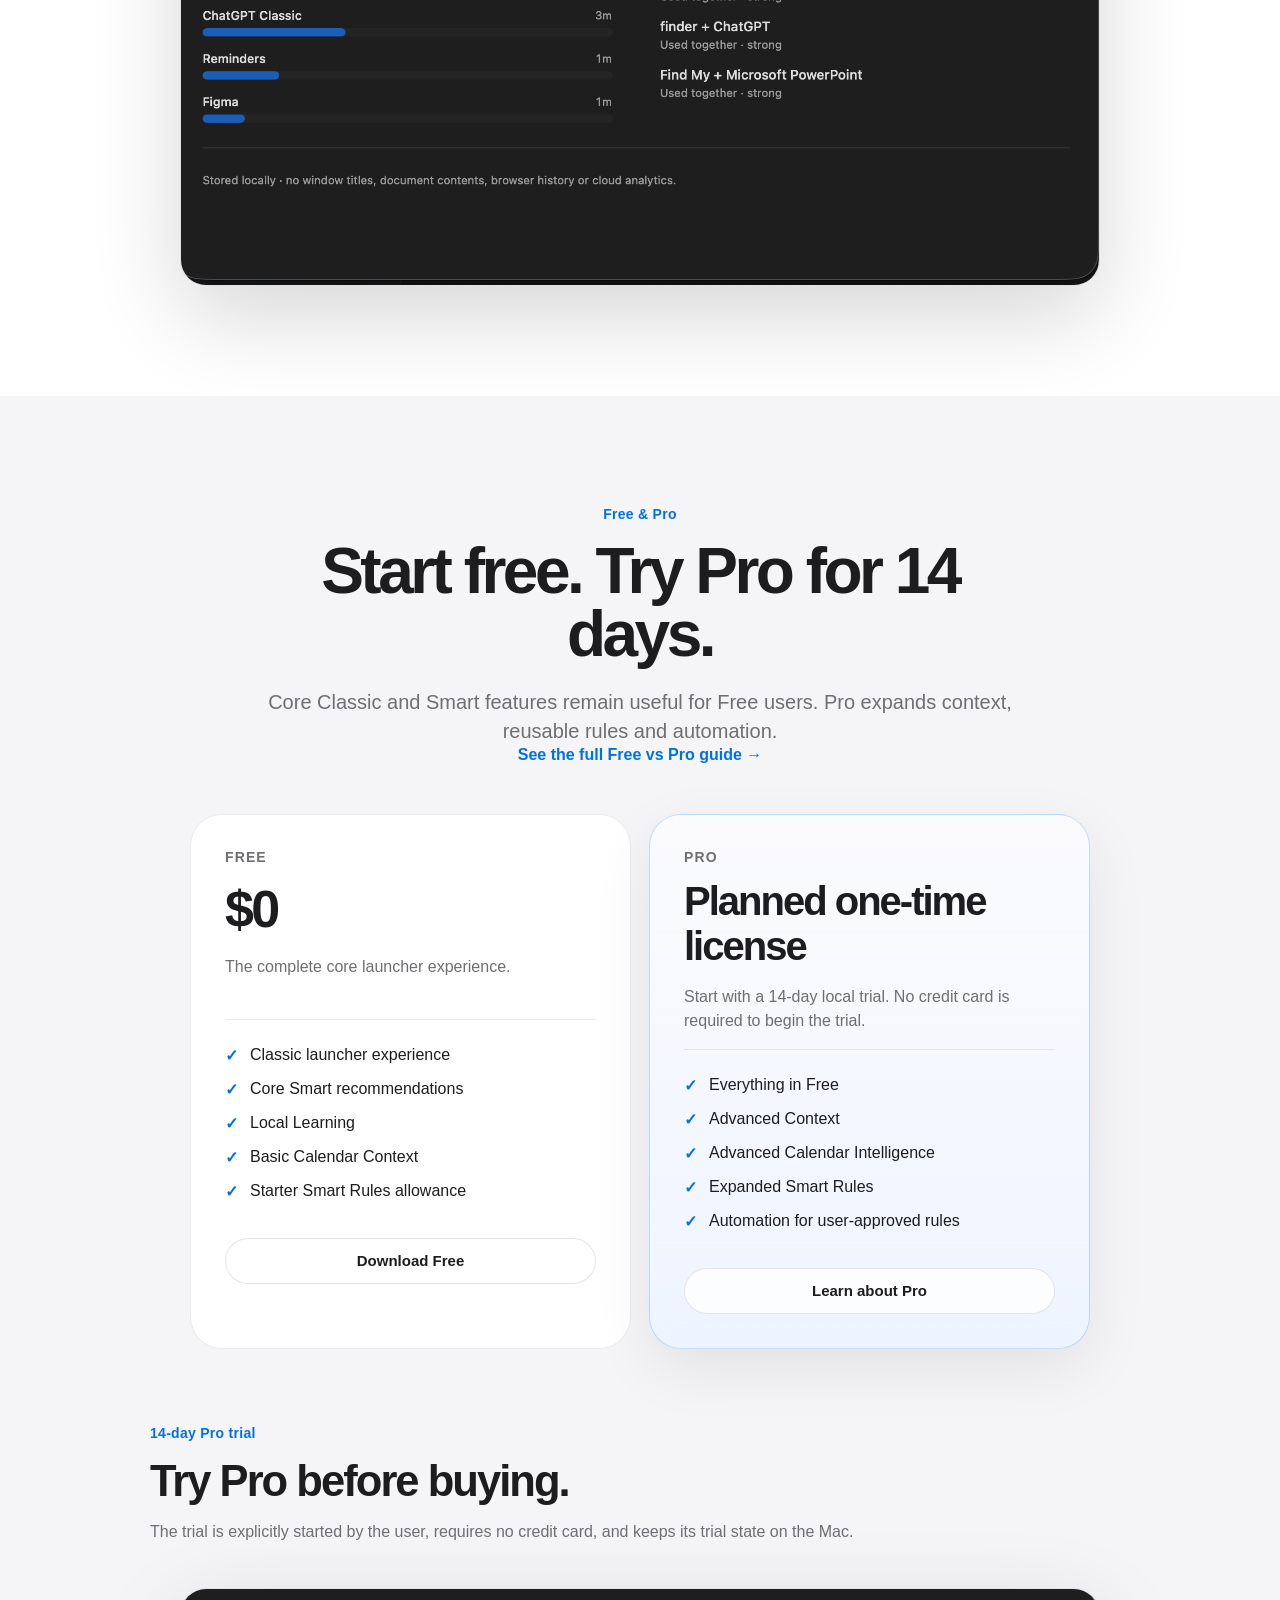
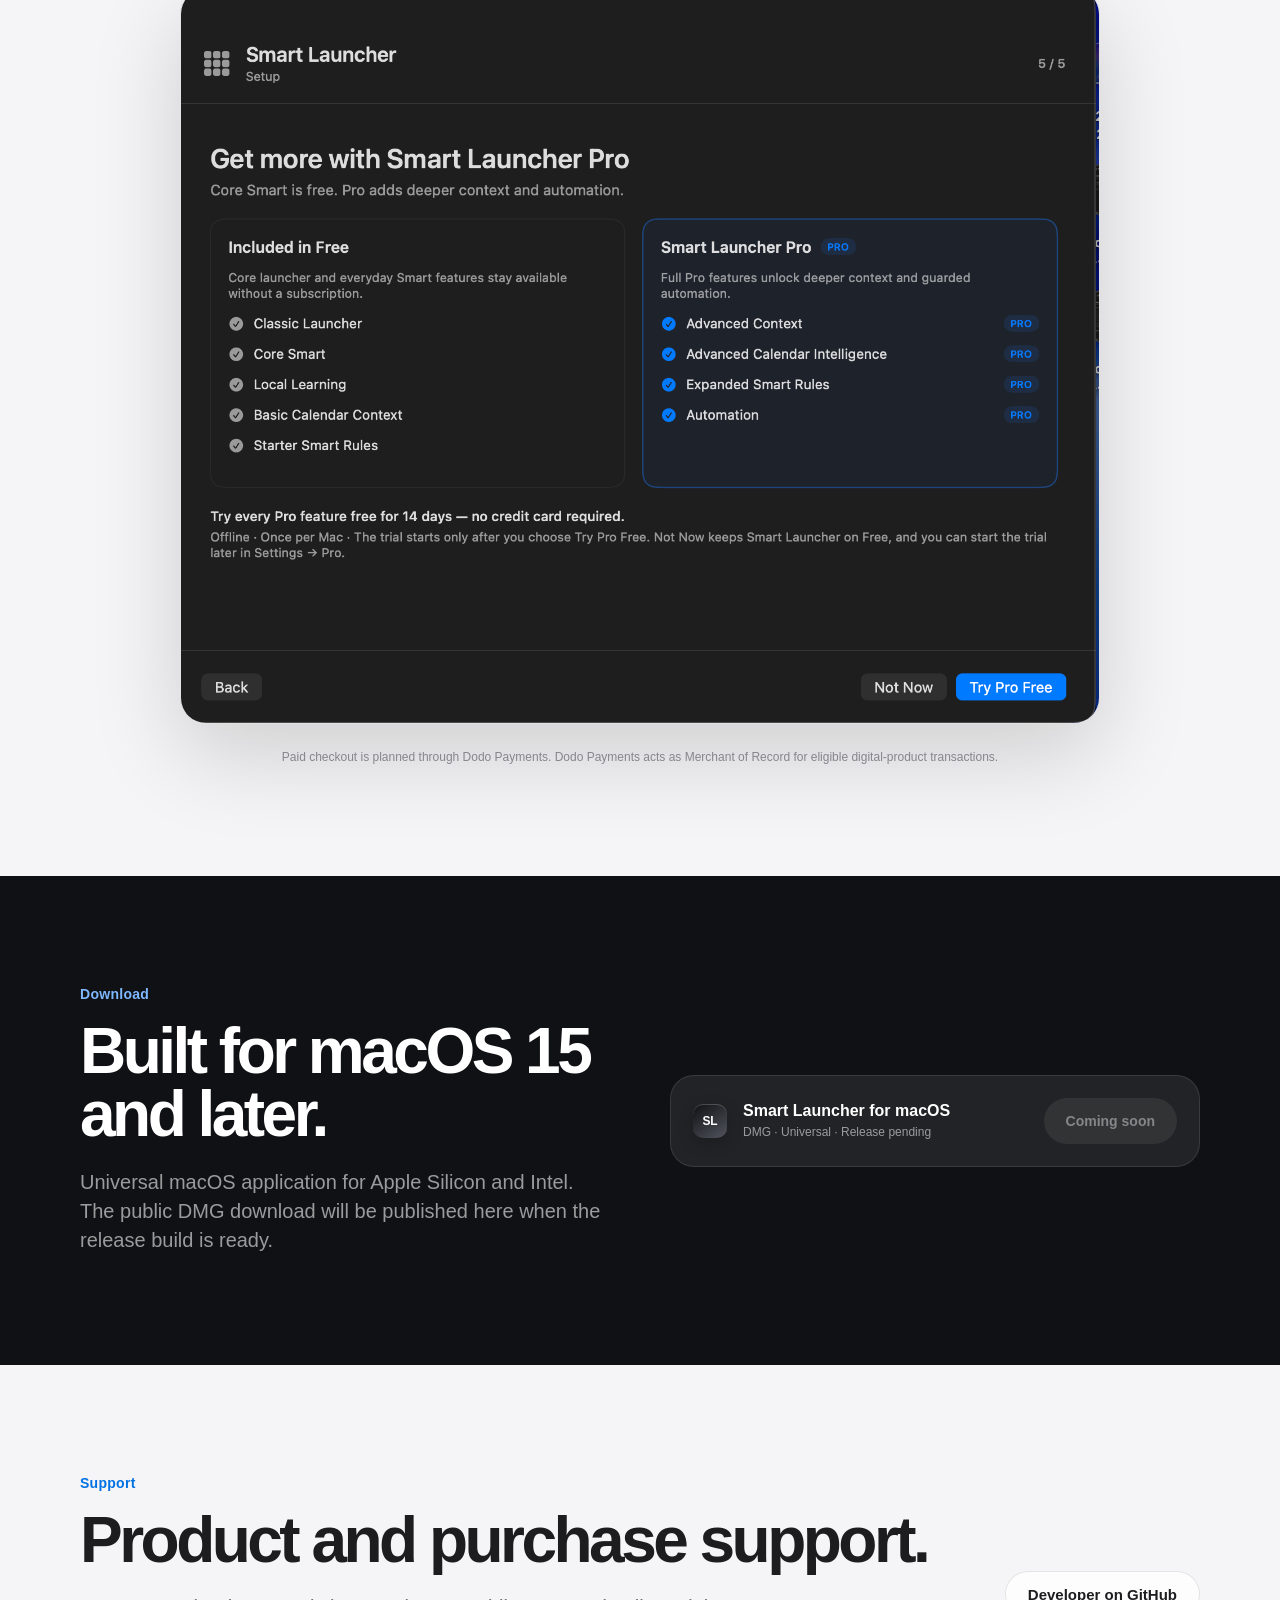
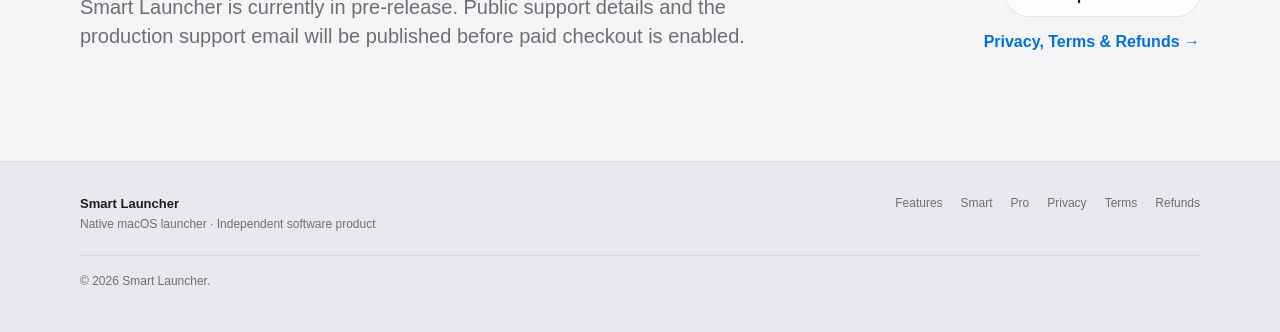
==== commit 0893b852: "web: connect Chinese homepage to public product docs" ====
--- a/index-zh.html
+++ b/index-zh.html
@@ -12,20 +12,20 @@
   <link rel="stylesheet" href="./assets/product-shots.css">
 </head>
 <body>
-  <header class="site-header"><div class="shell nav-wrap"><a class="brand" href="#top" aria-label="Smart Launcher 首页"><span class="brand-mark" aria-hidden="true">SL</span><span>Smart Launcher</span></a><nav class="nav-links" aria-label="主导航"><a href="#features">功能</a><a href="#privacy">隐私</a><a href="#pricing">版本</a><a href="#download">下载</a><a href="./legal-zh.html">条款</a><a class="language-switch" href="./index.html" data-set-lang="en" lang="en">EN</a></nav></div></header>
+  <header class="site-header"><div class="shell nav-wrap"><a class="brand" href="#top" aria-label="Smart Launcher 首页"><span class="brand-mark" aria-hidden="true">SL</span><span>Smart Launcher</span></a><nav class="nav-links" aria-label="主导航"><a href="./features-zh.html">功能</a><a href="./smart-zh.html">Smart</a><a href="./pro-zh.html">Pro</a><a href="./legal-zh.html#privacy-policy">隐私</a><a href="#download">下载</a><a class="language-switch" href="./index.html" data-set-lang="en" lang="en">EN</a></nav></div></header>
 
   <main id="top">
     <section class="hero shell">
       <div class="eyebrow">原生 macOS · Local-first · Apple Silicon + Intel</div>
       <h1>熟悉的 Launchpad，<br><span>现在更聪明。</span></h1>
       <p class="hero-copy">Smart Launcher 保留 macOS 用户熟悉、快速的 App 启动体验，并加入完全以本机为核心、会逐步学习使用习惯的 Smart 推荐。</p>
-      <div class="hero-actions"><a class="button button-primary" href="#download">获取 Smart Launcher</a><a class="button button-secondary" href="#pricing">比较 Free 与 Pro</a></div>
+      <div class="hero-actions"><a class="button button-primary" href="#download">获取 Smart Launcher</a><a class="button button-secondary" href="./pro-zh.html">比较 Free 与 Pro</a></div>
       <p class="compatibility">支持 macOS 15 Sequoia 及以上版本，包括 macOS 26 Tahoe。</p>
       <figure class="product-shot product-shot-hero"><img src="./assets/screenshots/hero-smart-zh.png" alt="完整 Smart Launcher Smart 页面" width="3420" height="2224" fetchpriority="high"><figcaption>当前 Smart Launcher 实机界面 · 完整 Retina 截图</figcaption></figure>
     </section>
 
     <section id="features" class="section shell">
-      <div class="section-heading"><div class="eyebrow">为 Mac 而生</div><h2>需要熟悉感时用 Classic，需要帮助时用 Smart。</h2><p>Smart Launcher 保留熟悉的网格、文件夹和启动方式，Smart 只是建立在其上的可选增强层。</p></div>
+      <div class="section-heading"><div class="eyebrow">为 Mac 而生</div><h2>需要熟悉感时用 Classic，需要帮助时用 Smart。</h2><p>Smart Launcher 保留熟悉的网格、文件夹和启动方式，Smart 只是建立在其上的可选增强层。</p><a class="text-link" href="./features-zh.html">查看完整功能介绍 →</a></div>
       <div class="feature-grid">
         <article class="feature-card"><div class="feature-symbol">⌘</div><h3>经典 Launchpad</h3><p>保留熟悉的网格、文件夹和 App 启动方式，不需要重新学习桌面工作流。</p></article>
         <article class="feature-card"><div class="feature-symbol">✦</div><h3>渐进式 Smart</h3><p>推荐会从冷启动逐步成长到个性化状态，但 Smart 从来不是使用启动器的前提。</p></article>
@@ -42,7 +42,7 @@
 
     <section id="privacy" class="section section-soft">
       <div class="shell">
-        <div class="privacy-layout"><div><div class="eyebrow">隐私来自架构本身</div><h2>你的启动器，不应该变成行为监控服务。</h2></div><div class="privacy-points"><div><strong>Local-first Smart Engine</strong><span>推荐围绕设备本地的活动信号构建，而不是依赖必须联网的云端 AI 后端。</span></div><div><strong>明确的学习控制</strong><span>本地学习以及可选的上下文信号都由用户控制。</span></div><div><strong>可查看的推荐依据</strong><span>Usage Insights 会把本地时长与使用模式信号直接展示给用户。</span></div><a class="text-link" href="./legal-zh.html#privacy-policy">阅读隐私政策 →</a></div></div>
+        <div class="privacy-layout"><div><div class="eyebrow">隐私来自架构本身</div><h2>你的启动器，不应该变成行为监控服务。</h2></div><div class="privacy-points"><div><strong>Local-first Smart Engine</strong><span>推荐围绕设备本地的活动信号构建，而不是依赖必须联网的云端 AI 后端。</span></div><div><strong>明确的学习控制</strong><span>本地学习以及可选的上下文信号都由用户控制。</span></div><div><strong>可查看的推荐依据</strong><span>Usage Insights 会把本地时长与使用模式信号直接展示给用户。</span></div><a class="text-link" href="./smart-zh.html">Smart 如何工作 →</a><a class="text-link" href="./legal-zh.html#privacy-policy">阅读隐私政策 →</a></div></div>
         <div class="screenshot-section screenshot-section-soft">
           <div class="screenshot-copy"><div class="eyebrow">Usage Insights</div><h3>Smart 在本机学到了什么，可以直接查看。</h3><p>Usage Insights 展示推荐所依据的本地使用证据，而不是把行为数据隐藏在一个不可见的云端画像里。</p></div>
           <figure class="product-shot product-shot-window"><img src="./assets/screenshots/usage-insights.png" alt="完整 Usage Insights 窗口" width="1786" height="1248" loading="lazy"></figure>
@@ -51,8 +51,8 @@
     </section>
 
     <section id="pricing" class="section shell">
-      <div class="section-heading centered"><div class="eyebrow">Free &amp; Pro</div><h2>从 Free 开始，Pro 可以免费试用 14 天。</h2><p>Classic 和核心 Smart 在 Free 中保持可用；Pro 扩展上下文、可复用规则和自动化能力。</p></div>
-      <div class="pricing-grid"><article class="price-card"><div class="price-kicker">Free</div><div class="price">$0</div><p class="price-copy">完整的核心启动器体验。</p><ul><li>经典启动器体验</li><li>核心 Smart 推荐</li><li>本地学习</li><li>基础日历上下文</li><li>基础 Smart Rules 配额</li></ul><a class="button button-secondary full" href="#download">下载 Free</a></article><article class="price-card price-card-pro"><div class="price-kicker">Pro</div><div class="price price-text">一次性授权</div><p class="price-copy">可先开始 14 天本地试用；开始试用无需信用卡。</p><ul><li>包含 Free 的全部功能</li><li>Advanced Context</li><li>高级日历智能</li><li>扩展 Smart Rules</li><li>基于用户批准规则的 Automation</li></ul><span class="button button-disabled full" aria-disabled="true">Pro 购买即将开放</span></article></div>
+      <div class="section-heading centered"><div class="eyebrow">Free &amp; Pro</div><h2>从 Free 开始，Pro 可以免费试用 14 天。</h2><p>Classic 和核心 Smart 在 Free 中保持可用；Pro 扩展上下文、可复用规则和自动化能力。</p><a class="text-link" href="./pro-zh.html">查看完整 Free / Pro 说明 →</a></div>
+      <div class="pricing-grid"><article class="price-card"><div class="price-kicker">Free</div><div class="price">$0</div><p class="price-copy">完整的核心启动器体验。</p><ul><li>经典启动器体验</li><li>核心 Smart 推荐</li><li>本地学习</li><li>基础日历上下文</li><li>基础 Smart Rules 配额</li></ul><a class="button button-secondary full" href="#download">下载 Free</a></article><article class="price-card price-card-pro"><div class="price-kicker">Pro</div><div class="price price-text">计划采用一次性授权</div><p class="price-copy">可先开始 14 天本地试用；开始试用无需信用卡。</p><ul><li>包含 Free 的全部功能</li><li>Advanced Context</li><li>高级日历智能</li><li>扩展 Smart Rules</li><li>基于用户批准规则的 Automation</li></ul><a class="button button-secondary full" href="./pro-zh.html">了解 Pro</a></article></div>
       <div class="screenshot-section screenshot-section-trial">
         <div class="screenshot-copy"><div class="eyebrow">14 天 Pro Trial</div><h3>购买前先完整体验 Pro。</h3><p>试用由用户主动开始，无需信用卡，试用状态保存在本机。</p></div>
         <figure class="product-shot product-shot-window"><img src="./assets/screenshots/pro-trial.png" alt="完整 Smart Launcher Pro 试用设置窗口" width="1630" height="1302" loading="lazy"></figure>
@@ -64,7 +64,7 @@
     <section id="support" class="section shell support-section"><div><div class="eyebrow">支持</div><h2>产品与购买支持。</h2><p>Smart Launcher 当前仍处于正式发布前阶段。启用付费结账前，将在这里公布正式支持方式和 Support Email。</p></div><div class="support-links"><a class="button button-secondary" href="https://github.com/qianer-lab" rel="noreferrer">GitHub 开发者主页</a><a class="text-link" href="./legal-zh.html">隐私、条款与退款政策 →</a></div></section>
   </main>
 
-  <footer class="site-footer"><div class="shell footer-wrap"><div><strong>Smart Launcher</strong><span>原生 macOS 启动器 · 独立软件产品</span></div><nav aria-label="页脚导航"><a href="#features">功能</a><a href="#pricing">版本</a><a href="./legal-zh.html#privacy-policy">隐私</a><a href="./legal-zh.html#terms">条款</a><a href="./legal-zh.html#refund-policy">退款</a></nav><div class="copyright">© <span id="year">2026</span> Smart Launcher.</div></div></footer>
+  <footer class="site-footer"><div class="shell footer-wrap"><div><strong>Smart Launcher</strong><span>原生 macOS 启动器 · 独立软件产品</span></div><nav aria-label="页脚导航"><a href="./features-zh.html">功能</a><a href="./smart-zh.html">Smart</a><a href="./pro-zh.html">Pro</a><a href="./legal-zh.html#privacy-policy">隐私</a><a href="./legal-zh.html#terms">条款</a><a href="./legal-zh.html#refund-policy">退款</a></nav><div class="copyright">© <span id="year">2026</span> Smart Launcher.</div></div></footer>
   <script src="./assets/site.js"></script>
 </body>
 </html>
--- a/assets/product-shots.css
+++ b/assets/product-shots.css
@@ -1,12 +1,19 @@
 .product-shot { margin: 0; }
-.product-shot img { display: block; width: 100%; height: auto; border-radius: 26px; border: 1px solid rgba(0,0,0,.08); box-shadow: 0 30px 90px rgba(0,0,0,.16); background: #111; }
+.product-shot img { display: block; width: 100%; height: auto; object-fit: contain; border-radius: 26px; border: 1px solid rgba(0,0,0,.08); box-shadow: 0 30px 90px rgba(0,0,0,.16); background: #111; }
 .product-shot figcaption { margin-top: 12px; color: #86868b; font-size: 12px; text-align: center; }
-.product-shot-hero { width: min(1080px,100%); margin: 68px auto 0; }
+.product-shot-hero { width: min(1120px,100%); margin: 68px auto 0; }
 .product-shot-hero img { border-radius: 32px; box-shadow: 0 38px 100px rgba(0,0,0,.22); }
-.product-tour { margin-top: 72px; padding: 38px; border-radius: 34px; background: #fff; border: 1px solid rgba(0,0,0,.06); }
-.product-tour-copy { max-width: 760px; margin: 0 0 28px; }
-.product-tour-copy h3 { margin: 0; font-size: clamp(30px,3.4vw,46px); line-height: 1.03; letter-spacing: -.045em; }
-.product-tour-copy p { color: #6e6e73; font-size: 16px; line-height: 1.55; }
-.product-shot-wide img { border-radius: 22px; box-shadow: 0 22px 60px rgba(0,0,0,.14); background: #f5f5f7; }
-@media (max-width: 860px) { .product-tour { padding: 24px; } }
-@media (max-width: 620px) { .product-shot-hero { margin-top: 44px; } .product-shot img, .product-shot-hero img { border-radius: 20px; } .product-tour { margin-top: 48px; padding: 18px; border-radius: 26px; } }
+.screenshot-section { margin-top: 76px; display: grid; gap: 28px; }
+.screenshot-section-soft { margin-top: 72px; }
+.screenshot-section-trial { max-width: 980px; margin-left: auto; margin-right: auto; }
+.screenshot-copy { max-width: 760px; }
+.screenshot-copy h3 { margin: 0; font-size: clamp(30px,3.4vw,46px); line-height: 1.03; letter-spacing: -.045em; }
+.screenshot-copy p { color: #6e6e73; font-size: 16px; line-height: 1.55; }
+.product-shot-full { width: 100%; }
+.product-shot-window { width: min(920px,100%); margin-left: auto; margin-right: auto; }
+.product-shot-window img { background: #f5f5f7; }
+@media (max-width: 620px) {
+  .product-shot-hero { margin-top: 44px; }
+  .product-shot img, .product-shot-hero img { border-radius: 20px; }
+  .screenshot-section { margin-top: 52px; gap: 22px; }
+}
